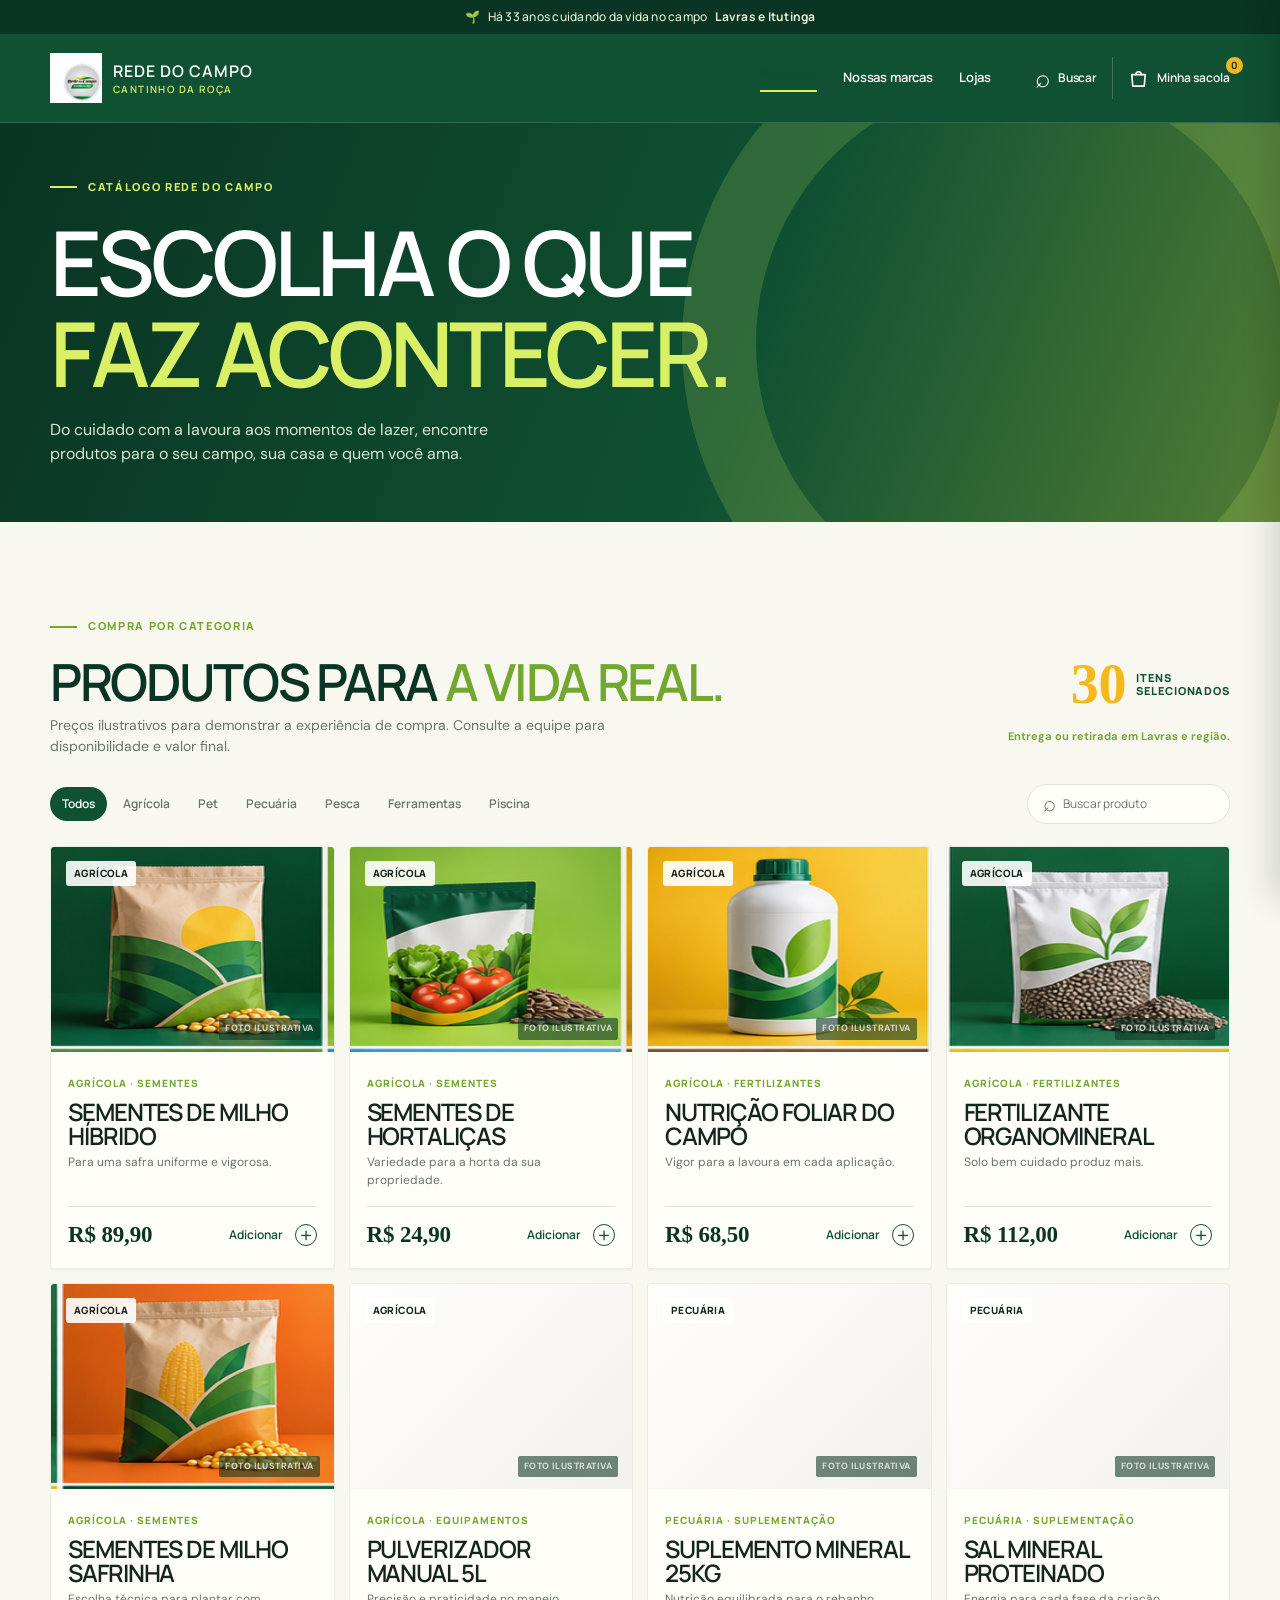
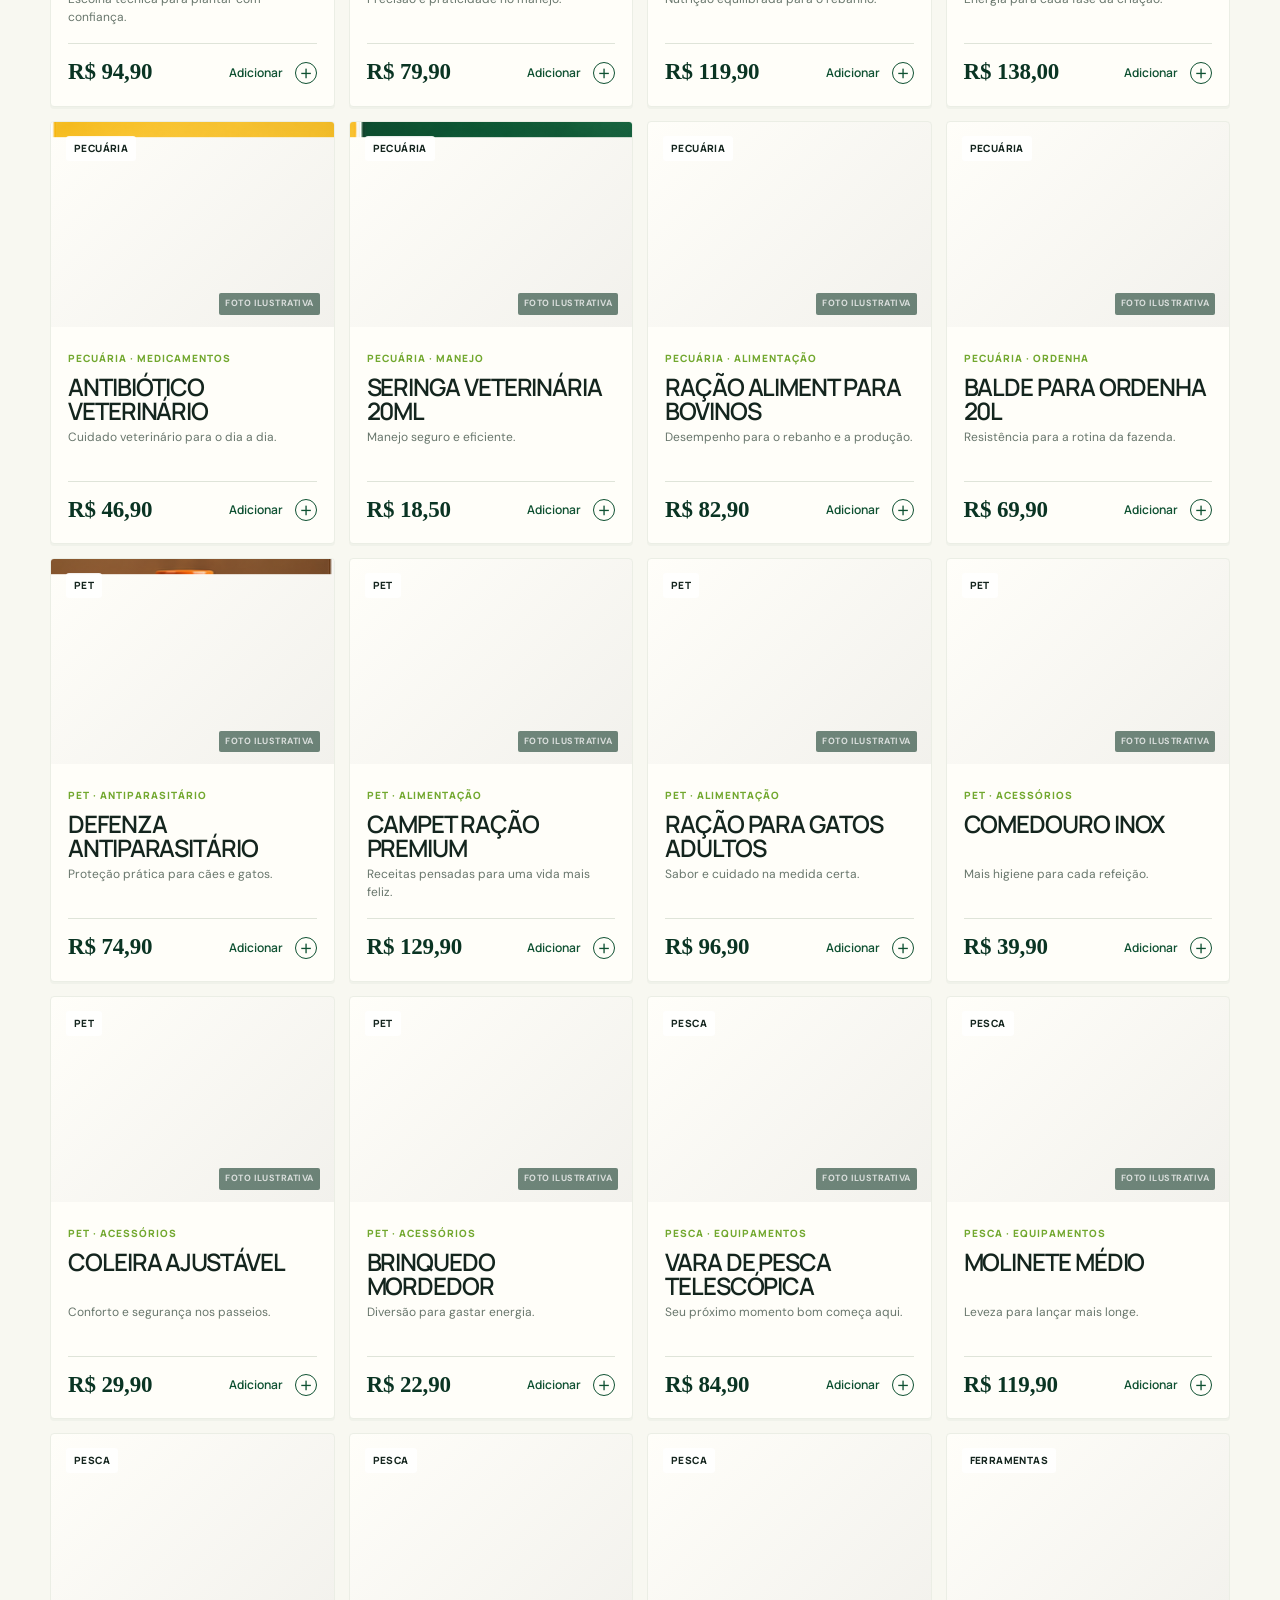
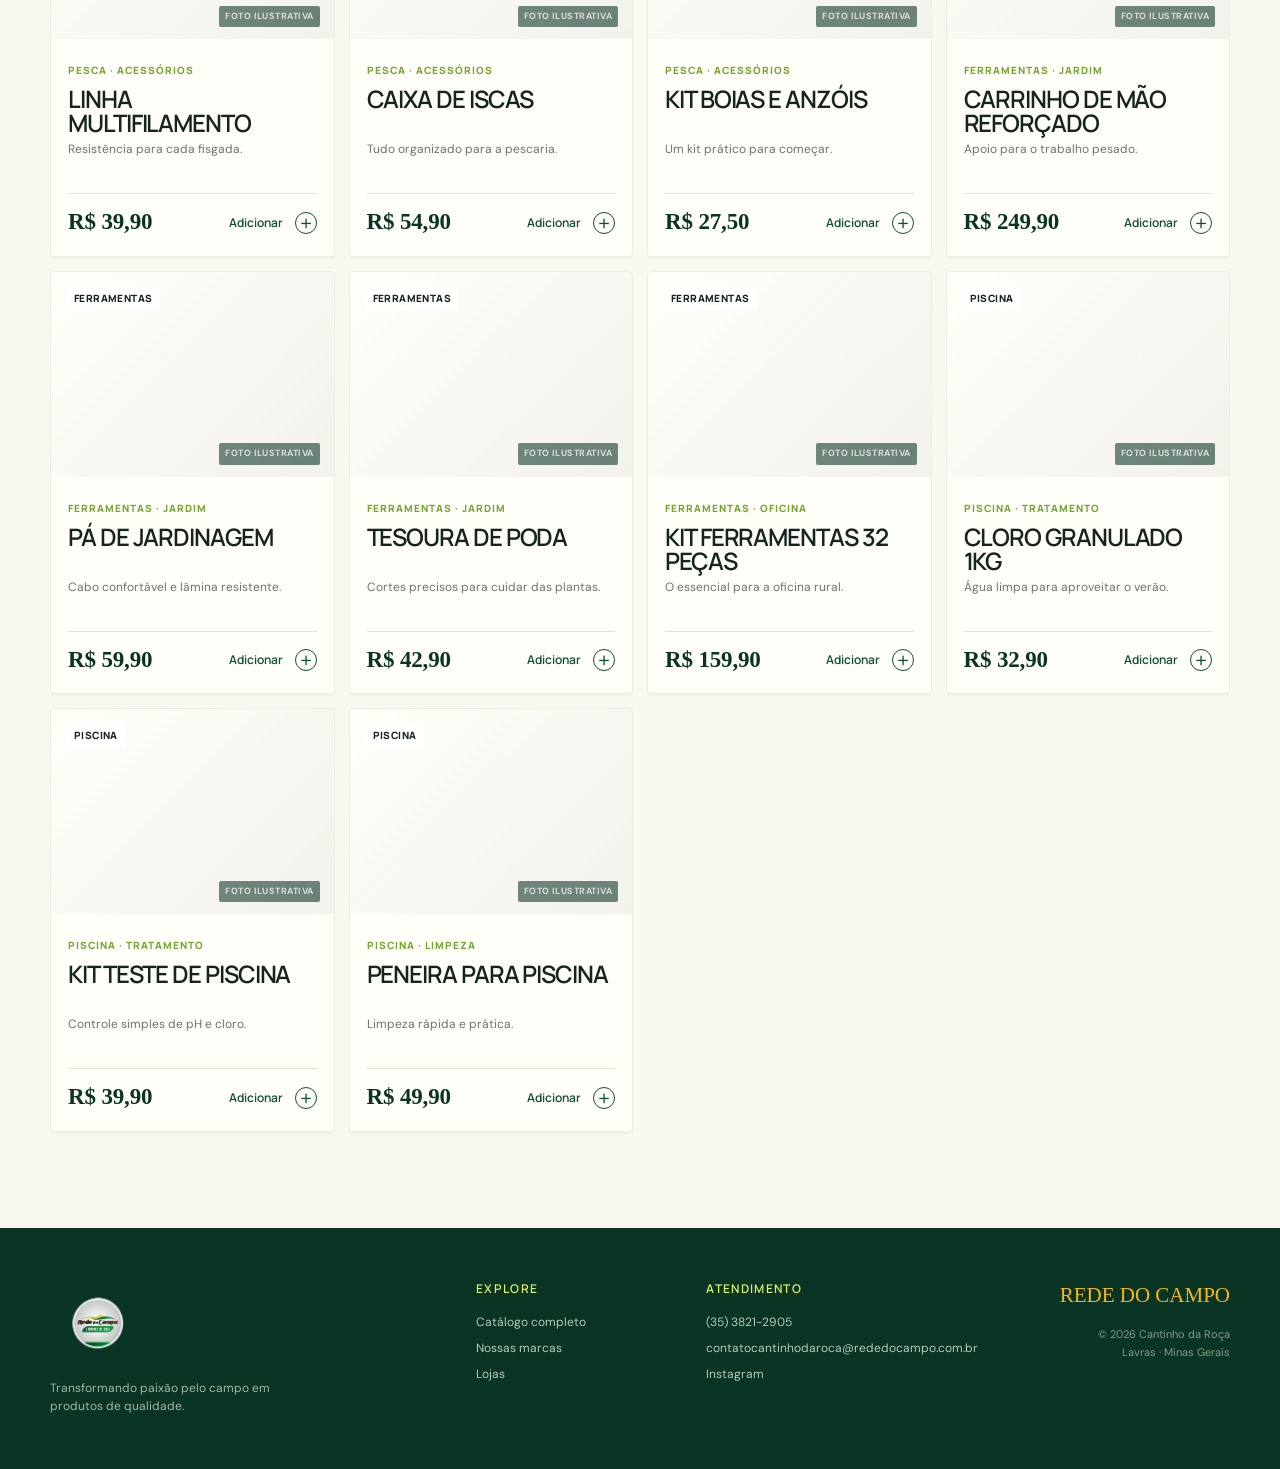
==== produtos.html @ a020eb0e "Publish complete site" ====
<!doctype html>
<html lang="pt-BR">
  <head>
    <meta charset="UTF-8" />
    <meta name="viewport" content="width=device-width, initial-scale=1.0" />
    <meta name="description" content="Catálogo de produtos Rede do Campo Cantinho da Roça." />
    <title>Produtos | Rede do Campo</title>
    <link rel="preconnect" href="https://fonts.googleapis.com" />
    <link rel="preconnect" href="https://fonts.gstatic.com" crossorigin />
    <link href="https://fonts.googleapis.com/css2?family=DM+Sans:wght@400;500;600;700&family=Manrope:wght@400;500;600;700;800&display=swap" rel="stylesheet" />
    <link rel="stylesheet" href="./styles.css?v=hero-frame" />
  </head>
  <body class="products-page">
    <div class="announcement"><span>🌱</span> Há 33 anos cuidando da vida no campo <b>Lavras e Itutinga</b><button class="announcement-close" aria-label="Fechar aviso">×</button></div>
    <header class="site-header"><div class="container header-inner"><button class="menu-toggle" aria-label="Abrir menu" aria-expanded="false"><span></span><span></span><span></span></button><a class="brand" href="./index.html#inicio" aria-label="Rede do Campo - Cantinho da Roça"><img src="./assets/logo-cantinho.png" alt="Rede do Campo Cantinho da Roça" /><span><strong>REDE DO CAMPO</strong><small>CANTINHO DA ROÇA</small></span></a><nav class="main-nav" aria-label="Navegação principal"><a class="active" href="./produtos.html">Produtos</a><a href="./index.html#marcas">Nossas marcas</a><a href="./index.html#lojas">Lojas</a></nav><div class="header-actions"><a class="icon-action" href="#catalogo" aria-label="Buscar produtos"><span class="icon">⌕</span><span>Buscar</span></a><button class="quote-action" id="open-quote" aria-label="Abrir sacola"><span class="quote-icon" aria-hidden="true"><svg viewBox="0 0 24 24"><path d="M5 8h14l-1 12H6L5 8Z"/><path d="M9 8a3 3 0 0 1 6 0"/></svg></span><span>Minha sacola</span><b id="quote-count">0</b></button></div></div><div class="mobile-nav" id="mobile-nav"><a href="./produtos.html">Produtos</a><a href="./index.html#marcas">Nossas marcas</a><a href="./index.html#lojas">Lojas</a></div></header>

    <main id="catalogo">
      <section class="catalog-hero"><div class="container catalog-hero-inner"><div class="eyebrow"><span class="eyebrow-line"></span> Catálogo Rede do Campo</div><h1>Escolha o que<br /><em>faz acontecer.</em></h1><p>Do cuidado com a lavoura aos momentos de lazer, encontre produtos para o seu campo, sua casa e quem você ama.</p></div></section>
      <section id="produtos" class="section-pad product-page-section"><div class="container"><div class="section-heading compact"><div><div class="eyebrow"><span class="eyebrow-line"></span> Compra por categoria</div><h2>Produtos para <em>a vida real.</em></h2></div><div class="catalog-count"><strong>30</strong><span>itens<br />selecionados</span></div></div><div class="catalog-intro"><p>Preços ilustrativos para demonstrar a experiência de compra. Consulte a equipe para disponibilidade e valor final.</p><span class="catalog-note">Entrega ou retirada em Lavras e região.</span></div><div class="product-toolbar"><div class="product-tabs" role="tablist"><button class="active" data-filter="all">Todos</button><button data-filter="agricola">Agrícola</button><button data-filter="pet">Pet</button><button data-filter="pecuaria">Pecuária</button><button data-filter="pesca">Pesca</button><button data-filter="ferramentas">Ferramentas</button><button data-filter="piscina">Piscina</button></div><label class="product-search"><span>⌕</span><input id="product-search" type="search" placeholder="Buscar produto" /></label></div><div class="product-grid" id="product-grid"></div><p class="empty-state" id="empty-state" hidden>Nenhum item encontrado. Tente outra busca ou categoria.</p></div></section>
    </main>

    <footer class="site-footer"><div class="container footer-grid"><div class="footer-brand"><img src="./assets/logo-cantinho-transparente.png" alt="Rede do Campo Cantinho da Roça" /><p>Transformando paixão pelo campo em produtos de qualidade.</p></div><div><h4>Explore</h4><a href="./produtos.html">Catálogo completo</a><a href="./index.html#marcas">Nossas marcas</a><a href="./index.html#lojas">Lojas</a></div><div><h4>Atendimento</h4><a href="tel:+553538212905">(35) 3821-2905</a><a href="mailto:contatocantinhodaroca@rededocampo.com.br">contatocantinhodaroca@rededocampo.com.br</a><a href="https://www.instagram.com/cantinhodaroca_rededocampo/" target="_blank" rel="noreferrer">Instagram</a></div><div class="footer-last"><span>Rede do Campo</span><small>© 2026 Cantinho da Roça<br />Lavras · Minas Gerais</small></div></div></footer>

    <div class="quote-drawer" id="quote-drawer" aria-hidden="true"><div class="drawer-backdrop" id="drawer-backdrop"></div><aside class="drawer-panel"><div class="drawer-header"><div><span class="eyebrow">Sua seleção</span><h2>Minha sacola</h2></div><button id="close-quote" aria-label="Fechar sacola">×</button></div><div class="drawer-body" id="drawer-body"></div><div class="drawer-footer"><div class="drawer-total"><span>Total estimado</span><strong id="drawer-total">R$ 0,00</strong></div><p>Os valores finais serão confirmados pela equipe da loja.</p><button class="button button-primary" id="open-checkout" hidden>Ir para checkout</button></div></aside></div>
    <div class="checkout-modal" id="checkout-modal" aria-hidden="true"><div class="checkout-backdrop" id="checkout-backdrop"></div><section class="checkout-panel" role="dialog" aria-modal="true" aria-labelledby="checkout-title"><div class="checkout-header"><div><span class="eyebrow">Finalizar pedido</span><h2 id="checkout-title">Seu pedido, <em>do seu jeito.</em></h2></div><button id="close-checkout" aria-label="Fechar checkout">×</button></div><form id="checkout-form" class="checkout-form"><div class="checkout-layout"><div class="checkout-fields"><div class="form-section"><div class="form-section-title"><span>Dados</span><h3>Seus dados</h3></div><div class="field-grid"><label>Nome completo<input name="name" autocomplete="name" required placeholder="Como podemos te chamar?" /></label><label>WhatsApp<input name="phone" autocomplete="tel" required placeholder="(35) 99999-9999" /></label><label class="field-wide">E-mail<input name="email" type="email" autocomplete="email" required placeholder="voce@email.com" /></label></div></div><div class="form-section"><div class="form-section-title"><span>Entrega</span><h3>Como receber?</h3></div><div class="choice-grid"><label class="choice-card"><input type="radio" name="fulfillment" value="Entrega" checked /><span class="choice-icon">⌂</span><span><strong>Entrega</strong><small>Receba em Lavras e região</small></span></label><label class="choice-card"><input type="radio" name="fulfillment" value="Retirada na loja" /><span class="choice-icon">⌖</span><span><strong>Retirada na loja</strong><small>Escolha a unidade mais próxima</small></span></label></div><div class="field-grid delivery-fields"><label class="field-wide">Endereço<input name="address" autocomplete="street-address" placeholder="Rua, número e complemento" /></label><label>Cidade<input name="city" value="Lavras" /></label><label>CEP<input name="zip" inputmode="numeric" placeholder="37200-000" /></label><label class="field-wide">Observações<input name="notes" placeholder="Ponto de referência (opcional)" /></label></div></div><div class="form-section"><div class="form-section-title"><span>Pagamento</span><h3>Escolha como pagar</h3></div><div class="choice-grid payment-choices"><label class="choice-card"><input type="radio" name="payment" value="PIX" checked /><span class="choice-icon">⌁</span><span><strong>PIX</strong><small>Pagamento instantâneo</small></span></label><label class="choice-card"><input type="radio" name="payment" value="Cartão de crédito" /><span class="choice-icon">▤</span><span><strong>Crédito</strong><small>Até 12x no cartão</small></span></label><label class="choice-card"><input type="radio" name="payment" value="Cartão de débito" /><span class="choice-icon">▣</span><span><strong>Débito</strong><small>Pagamento na maquininha</small></span></label></div><div class="card-fields" id="card-fields"><div class="field-grid"><label class="field-wide">Número do cartão<input name="cardNumber" inputmode="numeric" autocomplete="cc-number" placeholder="0000 0000 0000 0000" /></label><label>Nome no cartão<input name="cardName" autocomplete="cc-name" placeholder="Nome impresso" /></label><label>Validade<input name="cardExpiry" autocomplete="cc-exp" placeholder="MM/AA" /></label><label>CVV<input name="cardCvv" inputmode="numeric" autocomplete="cc-csc" placeholder="000" /></label></div></div><div class="pix-note" id="pix-note"><span>PIX</span><p>O código para pagamento será enviado depois da confirmação do pedido.</p></div></div></div><aside class="order-summary"><div class="summary-top"><span>Resumo do pedido</span><span id="checkout-items-count">0 itens</span></div><div id="checkout-items"></div><div class="summary-line"><span>Subtotal</span><strong id="checkout-subtotal">R$ 0,00</strong></div><div class="summary-line delivery-line"><span>Entrega</span><strong id="checkout-delivery">A combinar</strong></div><div class="summary-total"><span>Total estimado</span><strong id="checkout-total">R$ 0,00</strong></div><button class="button button-primary checkout-submit" type="submit">Confirmar pedido</button><small>Você receberá a confirmação da equipe antes de qualquer cobrança.</small></aside></div></form><div class="checkout-success" id="checkout-success" hidden><span>✓</span><h3>Pedido recebido!</h3><p>Obrigado. A equipe do Cantinho da Roça vai confirmar disponibilidade, entrega e pagamento pelo WhatsApp.</p><button class="button button-primary" id="success-close">Voltar para a loja</button></div></section></div>
    <div class="toast" id="toast" role="status">Adicionado à sua cotação.</div>
    <script src="./app.js"></script>
  </body>
</html>
---- styles.css ----
:root{--forest:#0f5132;--forest-deep:#0a3423;--leaf:#72a82f;--lime:#d9ef65;--yellow:#f4b81b;--cream:#f8f8f1;--paper:#fffef9;--ink:#14251e;--muted:#68766c;--line:#dfe4d9;--orange:#f47b31;--blue:#6eaec7;--shadow:0 18px 45px rgba(19,56,32,.1)}
*{box-sizing:border-box}html{scroll-behavior:smooth}body{margin:0;background:var(--cream);color:var(--ink);font-family:"DM Sans",sans-serif;font-size:16px;line-height:1.5}a{color:inherit;text-decoration:none}button,input{font:inherit}button{cursor:pointer}.container{width:min(1180px,calc(100% - 48px));margin:0 auto}.section-pad{padding:96px 0}.announcement{height:34px;background:var(--forest-deep);color:#e8f2cf;display:flex;align-items:center;justify-content:center;gap:8px;font-size:12px;font-weight:600;letter-spacing:.02em;position:relative}.announcement a{color:var(--lime);text-decoration:underline;text-underline-offset:3px}.announcement-separator{opacity:.45}.announcement-close{display:none}.site-header{background:var(--paper);border-bottom:1px solid #edf0e8;position:sticky;top:0;z-index:20}.header-main{height:88px;display:flex;align-items:center;gap:28px}.brand{display:flex;align-items:center;gap:11px;min-width:242px}.brand img{width:52px;height:52px;object-fit:contain}.brand span{display:flex;flex-direction:column;line-height:1}.brand strong{font-family:"Barlow Condensed",sans-serif;letter-spacing:.06em;font-size:16px;color:var(--forest-deep)}.brand small{font-family:"Barlow Condensed",sans-serif;letter-spacing:.14em;font-weight:800;font-size:10px;color:var(--leaf);margin-top:5px}.main-nav{display:flex;align-items:center;gap:26px;margin-left:auto}.main-nav a{font-size:13px;font-weight:700;color:#48594d;transition:color .2s}.main-nav a:hover{color:var(--forest)}.header-actions{display:flex;align-items:center;gap:15px;margin-left:16px}.icon-action,.quote-action{border:0;background:none;color:var(--forest-deep);display:flex;align-items:center;gap:7px;font-size:12px;font-weight:700;white-space:nowrap}.icon{font-size:26px;font-family:Arial;font-weight:400;line-height:.5}.quote-action{position:relative;padding:9px 0 9px 13px;border-left:1px solid var(--line)}.quote-icon{font-size:20px;transform:rotate(90deg);display:inline-block}.quote-action b{background:var(--yellow);color:var(--forest-deep);font-size:10px;border-radius:50%;width:17px;height:17px;display:grid;place-items:center;position:absolute;right:-13px;top:0}.menu-toggle,.mobile-nav{display:none}.eyebrow{display:flex;align-items:center;gap:11px;color:var(--leaf);font-size:11px;font-weight:800;letter-spacing:.15em;text-transform:uppercase}.eyebrow-line{width:27px;height:2px;background:currentColor;display:inline-block}.hero{padding-top:76px;padding-bottom:84px;overflow:hidden}.hero-grid{display:grid;grid-template-columns:48% 52%;align-items:center;gap:24px}.hero-copy{padding:14px 0 15px}.hero h1,.section-heading h2,.about-copy h2,.locations-header h2,.social-copy h2{font-family:"Barlow Condensed",sans-serif;text-transform:uppercase;line-height:.95;letter-spacing:-.015em;margin:24px 0 22px;color:var(--forest-deep);font-size:clamp(56px,6vw,88px);font-weight:900}.hero h1 em,.section-heading h2 em,.about-copy h2 em,.locations-header h2 em,.social-copy h2 em{color:var(--leaf);font-style:normal}.hero-lede{max-width:480px;color:var(--muted);font-size:17px;line-height:1.65;margin:0 0 30px}.hero-buttons{display:flex;gap:12px;flex-wrap:wrap}.button{border:0;border-radius:100px;padding:13px 20px;display:inline-flex;align-items:center;justify-content:center;gap:16px;font-size:13px;font-weight:800;transition:transform .2s,box-shadow .2s}.button:hover{transform:translateY(-2px)}.button-primary{background:var(--forest);color:white;box-shadow:0 10px 25px rgba(15,81,50,.17)}.button-primary:hover{box-shadow:0 13px 27px rgba(15,81,50,.28)}.button-ghost{border:1px solid #becbb9;color:var(--forest);background:transparent}.button-light{background:var(--lime);color:var(--forest-deep)}.hero-buttons .button span,.button span{font-size:16px;font-weight:400}.hero-proof{display:flex;align-items:center;gap:13px;margin-top:48px}.proof-avatars{display:flex}.proof-avatars span{width:28px;height:28px;display:grid;place-items:center;border-radius:50%;border:2px solid var(--cream);margin-left:-5px;color:var(--forest-deep);font-size:12px}.proof-avatars span:first-child{margin-left:0;background:var(--lime)}.proof-avatars span:nth-child(2){background:var(--yellow)}.proof-avatars span:last-child{background:#8ab584}.hero-proof p{font-size:12px;line-height:1.35;margin:0;color:var(--forest)}.hero-proof p span{color:var(--muted)}.hero-art{position:relative;height:505px;display:flex;align-items:center;justify-content:center}.sun-disc{position:absolute;width:400px;height:400px;background:var(--lime);border-radius:50%;right:2%;top:7%;opacity:.85}.hero-art:before{content:"";position:absolute;inset:16px -100px -15px 60px;background:var(--yellow);clip-path:polygon(17% 5%,82% 0,100% 27%,93% 88%,47% 100%,0 78%);opacity:.82}.hero-image-frame{position:relative;width:420px;height:360px;overflow:hidden;z-index:2;border:12px solid var(--paper);box-shadow:var(--shadow);transform:rotate(4deg);background:#92bd35}.hero-image-frame img{width:100%;height:100%;object-fit:cover}.hero-sticker{position:absolute;z-index:4;display:flex;flex-direction:column;text-transform:uppercase;line-height:.95;font-family:"Barlow Condensed",sans-serif;font-weight:800}.sticker-top{right:0;top:57px;background:var(--forest);color:var(--lime);padding:19px 20px 17px;transform:rotate(-5deg);font-size:16px;box-shadow:6px 8px 0 rgba(10,52,35,.14)}.sticker-top span{font-size:23px;color:var(--yellow);line-height:1}.sticker-top strong{font-size:30px;color:#fff;margin-top:4px}.sticker-bottom{bottom:43px;left:10px;background:var(--paper);color:var(--forest-deep);padding:14px 18px 15px;transform:rotate(-4deg);font-size:17px;box-shadow:var(--shadow)}.sticker-bottom strong{font-size:30px;color:var(--leaf)}.sticker-bottom span{font-family:"DM Sans";text-transform:none;font-size:11px;line-height:1.2;margin-top:3px}.hero-grain{position:absolute;width:40px;height:150px;border-left:3px solid var(--forest);border-radius:50%;transform:rotate(26deg);z-index:1}.grain-one{bottom:29px;right:39px}.grain-two{top:55px;left:51px;transform:rotate(-44deg);height:96px;border-color:var(--yellow)}.trust-strip{background:var(--forest);color:#fff}.trust-grid{display:grid;grid-template-columns:repeat(4,1fr);min-height:108px;align-items:center}.trust-grid>div{padding:15px 30px;border-left:1px solid rgba(255,255,255,.15);display:flex;flex-direction:column;gap:2px}.trust-grid>div:first-child{border-left:0;padding-left:0}.trust-grid strong{font-family:"Barlow Condensed",sans-serif;text-transform:uppercase;font-size:25px;letter-spacing:.04em;color:var(--lime)}.trust-grid span{font-size:12px;color:#d7ead1}.trust-note{font-size:12px;line-height:1.35!important;color:var(--lime);display:block!important}.trust-note span{display:inline-grid;width:21px;height:21px;border-radius:50%;background:var(--lime);color:var(--forest);place-items:center;margin-right:6px;vertical-align:middle}.categories-section{background:var(--paper)}.section-heading{display:flex;align-items:end;justify-content:space-between;gap:28px;margin-bottom:45px}.section-heading h2{font-size:clamp(48px,5vw,68px);margin:20px 0 0}.section-heading>p{max-width:390px;color:var(--muted);margin:0 0 10px;font-size:15px}.category-grid{display:grid;grid-template-columns:repeat(3,1fr);gap:15px}.category-card{position:relative;overflow:hidden;border-radius:4px;min-height:276px;padding:25px;color:var(--forest-deep);transition:transform .25s,box-shadow .25s}.category-card:hover{transform:translateY(-5px);box-shadow:var(--shadow)}.category-icon{font-size:35px;display:block;filter:saturate(.9)}.category-kicker{display:block;font-size:10px;font-weight:800;text-transform:uppercase;letter-spacing:.1em;margin-top:18px;opacity:.7}.category-card h3{font-family:"Barlow Condensed";font-size:35px;text-transform:uppercase;line-height:.9;margin:6px 0 10px}.category-card p{font-size:13px;line-height:1.45;max-width:235px;margin:0;color:inherit;opacity:.72}.card-link{position:absolute;bottom:22px;font-size:12px;font-weight:800}.card-link b{font-size:17px;margin-left:8px;font-weight:400}.category-mark{position:absolute;right:20px;bottom:18px;font-family:"Barlow Condensed";font-size:46px;font-weight:900;line-height:1;opacity:.12}.category-featured{background:var(--lime)}.category-dark{background:var(--forest);color:#fff}.category-dark .card-link{color:var(--lime)}.category-yellow{background:var(--yellow)}.category-blue{background:#bddfe3}.category-coral{background:#f5a382}.category-pool{background:#bed6f0}.featured-section{background:var(--cream)}.section-heading.compact{margin-bottom:28px}.section-heading.compact h2{font-size:clamp(46px,4vw,61px)}.text-link{font-size:13px;font-weight:800;color:var(--forest);display:inline-flex;gap:10px;align-items:center;border-bottom:1px solid rgba(15,81,50,.35);padding-bottom:4px}.text-link span{font-size:16px;font-weight:400}.product-toolbar{display:flex;justify-content:space-between;align-items:center;gap:18px;margin-bottom:22px}.product-tabs{display:flex;gap:4px;flex-wrap:wrap}.product-tabs button{border:0;background:transparent;padding:8px 12px;border-radius:99px;color:var(--muted);font-size:12px;font-weight:700}.product-tabs button.active,.product-tabs button:hover{background:var(--forest);color:#fff}.product-search{background:var(--paper);border:1px solid var(--line);border-radius:99px;display:flex;align-items:center;gap:7px;padding:0 15px;max-width:220px}.product-search span{font-size:22px;color:var(--muted)}.product-search input{background:transparent;border:0;outline:0;padding:10px 0;width:100%;font-size:12px;color:var(--ink)}.product-grid{display:grid;grid-template-columns:repeat(3,1fr);gap:19px}.product-card{background:var(--paper);border-radius:4px;overflow:hidden;box-shadow:0 2px 0 rgba(15,81,50,.03);transition:transform .2s,box-shadow .2s}.product-card:hover{transform:translateY(-4px);box-shadow:var(--shadow)}.product-image{height:205px;position:relative;overflow:hidden;display:flex;align-items:center;justify-content:center}.product-image-green{background:linear-gradient(135deg,#a8d132,#5c8c2e)}.product-image-green img{height:180px;width:270px;object-fit:cover;mix-blend-mode:multiply;opacity:.88;transform:rotate(-4deg)}.product-image-lime{background:#cfe958}.product-image-orange{background:var(--orange)}.product-image-brown{background:#d5a37d}.product-image-corn{background:#e7cf5d}.product-image-water{background:#7db8c7}.product-badge{position:absolute;z-index:2;left:15px;top:14px;background:rgba(255,255,255,.86);font-size:10px;font-weight:800;padding:5px 8px;border-radius:3px;text-transform:uppercase;letter-spacing:.04em}.image-caption{position:absolute;bottom:12px;right:14px;color:rgba(10,52,35,.65);font-family:"Barlow Condensed";font-size:18px;font-weight:700;text-transform:uppercase}.product-info{padding:17px 17px 16px}.product-category{font-size:10px;text-transform:uppercase;letter-spacing:.1em;color:var(--leaf);font-weight:800}.product-info h3{font-family:"Barlow Condensed";text-transform:uppercase;font-size:29px;line-height:1;margin:7px 0 5px}.product-info p{font-size:12px;color:var(--muted);margin:0 0 16px}.add-quote{display:flex;justify-content:space-between;align-items:center;border:0;background:none;border-top:1px solid var(--line);width:100%;padding:12px 0 0;color:var(--forest);font-size:12px;font-weight:800;text-align:left}.add-quote span{font-size:21px;font-weight:400}.empty-state{color:var(--muted);background:var(--paper);padding:22px;text-align:center}.bottle-art{height:150px;width:105px;background:linear-gradient(90deg,#eff8de,#bfe363);border-radius:18px 18px 22px 22px;position:relative;display:flex;align-items:center;justify-content:center;flex-direction:column;color:var(--forest);font-family:"Barlow Condensed";font-size:23px;text-align:center;box-shadow:10px 6px 0 rgba(91,128,30,.2);transform:rotate(7deg)}.bottle-art:before{content:"";position:absolute;top:-15px;width:40px;height:20px;background:#658f2e;border-radius:4px}.bottle-art i{position:absolute;width:8px;height:8px;background:var(--forest);border-radius:50%;opacity:.65}.bottle-art i:first-child{left:17px;top:43px}.bottle-art i:nth-child(2){right:17px;top:78px}.bottle-art i:last-child{left:27px;bottom:29px}.bottle-art strong{line-height:.8}.pet-pack{width:145px;height:155px;border-radius:8px 8px 4px 4px;background:#ecf4ce;transform:rotate(-5deg);display:flex;flex-direction:column;align-items:center;justify-content:center;color:var(--forest);box-shadow:12px 6px 0 rgba(134,59,17,.18);font-family:"Barlow Condensed"}.pet-pack span{font-size:29px;font-weight:900}.pet-pack strong{font-size:34px;line-height:.8;text-transform:uppercase}.pet-pack small{font-family:"DM Sans";font-size:9px;margin-top:13px;text-transform:uppercase}.feed-sack{width:140px;height:155px;border-radius:50% 50% 9px 9px;background:#f4e2bd;transform:rotate(6deg);display:flex;flex-direction:column;align-items:center;justify-content:center;color:#8b4423;font-family:"Barlow Condensed";box-shadow:10px 7px 0 rgba(103,52,22,.18)}.feed-sack span{font-size:22px;font-weight:900}.feed-sack strong{font-size:31px;line-height:.85}.feed-sack small{font-family:"DM Sans";text-align:center;font-size:9px;width:90px;margin-top:12px}.corn-stalk{position:absolute;left:24px;bottom:17px;height:175px;width:95px;border-left:4px solid #59812a;transform:rotate(-13deg)}.corn-stalk:before,.corn-stalk:after{content:"";position:absolute;width:65px;height:17px;background:#74a82f;border-radius:100% 0 100% 0;transform:rotate(28deg);left:-41px;top:76px}.corn-stalk:after{top:111px;left:-26px;transform:rotate(-31deg)}.corn-stalk span{position:absolute;color:#bf8a13;font-size:30px}.corn-stalk span:first-child{top:30px;left:-10px}.corn-stalk span:nth-child(2){top:67px;left:24px}.corn-stalk span:last-child{top:101px;left:-13px}.seed-pack{position:absolute;right:51px;bottom:25px;width:110px;height:130px;background:#fff8df;transform:rotate(9deg);box-shadow:8px 6px 0 rgba(140,104,17,.2);padding:15px 10px;color:var(--forest);text-align:center;font-family:"Barlow Condensed"}.seed-pack span{font-size:13px;line-height:.85;font-weight:900}.seed-pack strong{display:block;font-size:38px;color:#d79e1b;margin-top:19px}.fishing-art{position:relative;height:165px;width:235px;color:#e8f5d1}.fishing-art span{font-size:155px;line-height:.7;position:absolute;left:15px;top:41px;transform:rotate(-19deg);font-family:Georgia}.fishing-art b{position:absolute;text-transform:uppercase;font-family:"Barlow Condensed";font-size:33px;left:93px;top:80px}.fishing-art i{position:absolute;width:72px;height:72px;border:2px solid rgba(255,255,255,.7);border-radius:50%;right:17px;top:20px}.brands-section{background:var(--forest-deep);color:white;padding:88px 0;overflow:hidden}.brands-wrap{display:grid;grid-template-columns:38% 62%;align-items:center;gap:60px}.brands-copy h2{font-family:"Barlow Condensed";text-transform:uppercase;line-height:.93;font-size:clamp(55px,6vw,80px);margin:21px 0;color:white}.brands-copy h2 em{color:var(--lime);font-style:normal}.brands-copy p{color:#b8d1ba;max-width:360px;font-size:15px;line-height:1.6;margin:0 0 28px}.brand-tiles{display:grid;grid-template-columns:1fr 1fr;gap:14px;transform:rotate(-3deg)}.brand-tile{min-height:165px;padding:26px;display:flex;flex-direction:column;justify-content:end;position:relative;overflow:hidden}.brand-tile:before{content:"";position:absolute;border-radius:50%;width:170px;height:170px;top:-55px;right:-30px;background:rgba(255,255,255,.16)}.brand-tile span,.brand-tile strong,.brand-tile small{position:relative}.brand-tile span{font-family:"Barlow Condensed";font-size:32px;font-weight:900;line-height:.8;text-transform:uppercase}.brand-tile strong{font-family:"Barlow Condensed";font-size:29px;line-height:.8}.brand-tile small{font-size:11px;margin-top:12px;opacity:.75}.brand-tile-docampo{background:var(--lime);color:var(--forest-deep)}.brand-tile-docampo span{font-size:42px}.brand-tile-docampo strong{font-size:22px;letter-spacing:.2em}.brand-tile-campet{background:var(--orange)}.brand-tile-campet span{font-family:"DM Sans";font-size:29px;text-transform:none}.brand-tile-campolac{background:#b2d276;color:var(--forest-deep)}.brand-tile-campolac span{font-family:"DM Sans";font-size:26px;text-transform:none}.brand-tile-aliment{background:#a46a43}.brand-tile-aliment span{font-size:28px}.about-section{background:var(--paper)}.about-grid{display:grid;grid-template-columns:1fr 1fr;gap:105px;align-items:center}.about-collage{height:425px;position:relative}.collage-card{position:absolute;overflow:hidden}.collage-main{inset:0 84px 0 0;background:linear-gradient(142deg,#b8d85b,#568e37 48%,#e9b32b);color:var(--forest-deep);padding:25px}.collage-main:after{content:"";position:absolute;bottom:-54px;right:-35px;width:320px;height:190px;background:rgba(9,60,33,.55);border-radius:50% 50% 0 0;transform:rotate(-17deg)}.collage-year{font-family:"Barlow Condensed";font-size:17px;line-height:.8;font-weight:800;text-transform:uppercase;position:relative;z-index:1}.collage-year strong{font-size:42px}.collage-sun{position:absolute;right:50px;top:46px;width:125px;height:125px;background:var(--yellow);border-radius:50%;opacity:.9}.collage-copy{position:absolute;bottom:25px;left:25px;z-index:2;font-family:"Barlow Condensed";font-size:28px;line-height:.9;text-transform:uppercase;color:#fff}.collage-copy strong{color:var(--lime);font-size:47px}.collage-small{width:220px;height:180px;right:0;bottom:31px;border:10px solid var(--paper);box-shadow:var(--shadow);transform:rotate(7deg)}.collage-small img{width:100%;height:100%;object-fit:cover;object-position:42% 22%}.collage-stamp{position:absolute;top:-28px;right:-10px;z-index:3;width:76px;height:76px;border-radius:50%;background:var(--yellow);color:var(--forest-deep);display:grid;place-items:center;text-align:center;font-family:"Barlow Condensed";font-size:11px;line-height:.75;text-transform:uppercase;transform:rotate(13deg);box-shadow:4px 5px 0 rgba(15,81,50,.15)}.collage-stamp strong{font-size:26px}.about-copy h2{font-size:clamp(49px,4.3vw,68px);margin:20px 0}.about-copy p{max-width:470px;color:var(--muted);font-size:15px;line-height:1.7}.about-copy .text-link{margin-top:13px}.locations-section{background:var(--cream)}.locations-header{display:flex;justify-content:space-between;align-items:end;margin-bottom:42px}.locations-header h2{font-size:clamp(49px,4.8vw,70px);margin:20px 0 0}.locations-header>p{max-width:320px;color:var(--muted);font-size:14px;margin:0 0 7px}.locations-grid{display:grid;grid-template-columns:1.16fr .9fr .84fr;gap:16px}.location-card{min-height:250px;padding:24px;background:var(--paper);display:flex;flex-direction:column}.location-main{background:var(--forest);color:#fff}.location-secondary{background:var(--yellow);color:var(--forest-deep)}.location-top{display:flex;justify-content:space-between;align-items:start}.location-tag{font-size:10px;text-transform:uppercase;letter-spacing:.11em;font-weight:800;opacity:.74}.location-number{font-family:"Barlow Condensed";font-size:18px;opacity:.45}.location-card h3{font-family:"Barlow Condensed";text-transform:uppercase;font-size:33px;line-height:.9;margin:32px 0 12px}.location-card p{font-size:13px;line-height:1.45;opacity:.7;margin:0}.location-footer{display:flex;justify-content:space-between;align-items:center;margin-top:auto;padding-top:19px;border-top:1px solid rgba(255,255,255,.2);font-size:12px;font-weight:800}.location-secondary .location-footer{border-color:rgba(15,81,50,.2)}.location-link{display:flex;gap:8px}.location-link span{font-size:16px;font-weight:400}.quote-cta{min-height:250px;padding:24px;background:var(--lime);position:relative;overflow:hidden}.quote-cta:after{content:"";position:absolute;right:-75px;bottom:-80px;width:210px;height:210px;border-radius:50%;border:35px solid rgba(15,81,50,.13)}.quote-spark{font-size:27px;color:var(--forest)}.quote-cta h3{font-family:"Barlow Condensed";font-size:31px;line-height:.92;text-transform:uppercase;margin:20px 0 9px}.quote-cta p{font-size:12px;max-width:150px;line-height:1.4;margin:0 0 20px;color:var(--forest)}.quote-cta .button{position:relative;z-index:2;padding:11px 15px;font-size:11px}.social-section{background:var(--paper);padding:88px 0}.social-wrap{display:grid;grid-template-columns:36% 64%;gap:50px;align-items:center}.social-copy h2{font-size:clamp(50px,5vw,70px);margin-bottom:21px}.social-copy p{max-width:300px;color:var(--muted);font-size:14px;line-height:1.6}.social-copy .text-link{margin-top:12px}.social-mosaic{display:grid;grid-template-columns:repeat(4,1fr);gap:9px}.social-tile{height:230px;position:relative;overflow:hidden;padding:17px;color:#fff;display:flex;align-items:end;font-family:"Barlow Condensed";font-size:22px;line-height:.9;text-transform:uppercase;background-size:cover}.social-tile:after{content:"";position:absolute;inset:0;background:linear-gradient(transparent 35%,rgba(5,38,25,.74))}.social-tile span{position:relative;z-index:1}.social-tile b{font-size:31px;color:var(--lime)}.tile-one{background:linear-gradient(135deg,#b7c967,#3e5833 56%,#0e3024)}.tile-two{background:linear-gradient(150deg,#efb84a,#f3772e 48%,#fff0b1)}.tile-three{background:linear-gradient(145deg,#89bd39,#2f6930 55%,#113b2d)}.tile-four{background:linear-gradient(135deg,#b9dbcc,#579e69 50%,#0d4b34)}.site-footer{background:var(--forest-deep);color:#dbe7d7;padding:52px 0 42px}.footer-grid{display:grid;grid-template-columns:2fr 1fr 1.5fr 1fr;gap:35px}.footer-brand img{width:75px;filter:grayscale(1) brightness(2)}.footer-brand p{font-size:12px;max-width:220px;color:#9fba9f;margin-top:14px}.site-footer h4{font-size:12px;text-transform:uppercase;letter-spacing:.11em;color:var(--lime);margin:0 0 15px}.site-footer>div a{display:block;color:#b6cdb7;font-size:12px;margin:8px 0}.footer-last{text-align:right;display:flex;flex-direction:column;align-items:end;gap:15px}.footer-last span{font-family:"Barlow Condensed";font-size:21px;text-transform:uppercase;color:var(--yellow)}.footer-last small{font-size:11px;line-height:1.55;color:#849d88}.quote-drawer{position:fixed;inset:0;z-index:50;pointer-events:none}.quote-drawer.open{pointer-events:auto}.drawer-backdrop{position:absolute;inset:0;background:rgba(6,30,19,.46);opacity:0;transition:opacity .3s}.drawer-panel{position:absolute;right:0;top:0;height:100%;width:min(420px,100%);background:var(--paper);transform:translateX(100%);transition:transform .35s ease;box-shadow:-10px 0 30px rgba(0,0,0,.14);display:flex;flex-direction:column}.quote-drawer.open .drawer-backdrop{opacity:1}.quote-drawer.open .drawer-panel{transform:translateX(0)}.drawer-header{padding:26px 25px 21px;border-bottom:1px solid var(--line);display:flex;justify-content:space-between;align-items:start}.drawer-header .eyebrow{font-size:10px}.drawer-header h2{font-family:"Barlow Condensed";font-size:38px;text-transform:uppercase;line-height:.9;margin:9px 0 0}.drawer-header button{font-size:28px;line-height:1;border:0;background:transparent;color:var(--forest)}.drawer-body{padding:21px 25px;flex:1;overflow:auto}.drawer-empty{text-align:center;padding:80px 25px;color:var(--muted)}.drawer-empty>span{display:grid;place-items:center;margin:0 auto 15px;width:49px;height:49px;border-radius:50%;background:var(--lime);color:var(--forest);font-size:25px}.drawer-empty h3{font-family:"Barlow Condensed";font-size:28px;text-transform:uppercase;color:var(--forest-deep);margin:0 0 6px}.drawer-empty p{font-size:13px;line-height:1.5}.drawer-empty a{display:inline-block;color:var(--forest);font-weight:800;border-bottom:1px solid var(--forest);font-size:13px;margin-top:10px}.quote-item{display:flex;align-items:center;justify-content:space-between;gap:12px;border-bottom:1px solid var(--line);padding:15px 0}.quote-item strong{font-family:"Barlow Condensed";font-size:21px;text-transform:uppercase}.quote-item button{border:0;background:none;color:var(--muted);font-size:20px}.drawer-footer{border-top:1px solid var(--line);padding:18px 25px 25px}.drawer-footer p{font-size:12px;color:var(--muted);margin:0 0 13px}.drawer-footer .button{width:100%;font-size:12px}.toast{position:fixed;left:50%;bottom:25px;transform:translate(-50%,20px);background:var(--forest-deep);color:#fff;padding:12px 19px;border-radius:99px;font-size:12px;opacity:0;pointer-events:none;transition:.25s;z-index:70}.toast.show{opacity:1;transform:translate(-50%,0)}
@media(max-width:1050px){.main-nav{gap:16px}.brand{min-width:220px}.hero-grid{grid-template-columns:1fr 1fr}.hero-art{transform:scale(.84);transform-origin:center right;margin-left:-50px}.category-grid{grid-template-columns:repeat(2,1fr)}.product-grid{grid-template-columns:repeat(2,1fr)}.locations-grid{grid-template-columns:1fr 1fr}.quote-cta{grid-column:1/-1;min-height:170px}.social-wrap{grid-template-columns:1fr}.social-mosaic{max-width:760px}}
@media(max-width:760px){.container{width:min(100% - 34px,560px)}.announcement{justify-content:flex-start;padding:0 17px;font-size:11px;white-space:nowrap;overflow:hidden}.announcement-separator,.announcement a{display:none}.announcement-close{display:block;margin-left:auto;border:0;background:none;color:#fff;font-size:20px;line-height:1}.site-header{position:sticky}.header-main{height:70px;gap:12px;justify-content:space-between}.menu-toggle{display:flex;width:30px;height:34px;flex-direction:column;justify-content:center;gap:5px;background:none;border:0;padding:0}.menu-toggle span{height:2px;background:var(--forest);width:24px}.brand{min-width:0;gap:7px;margin-right:auto}.brand img{width:44px;height:44px}.brand strong{font-size:13px}.brand small{font-size:8px;margin-top:4px}.main-nav,.icon-action{display:none}.header-actions{margin-left:0;gap:0}.quote-action{border-left:0;padding:0;font-size:0}.quote-action .quote-icon{font-size:25px}.quote-action b{right:-5px;top:-8px}.mobile-nav{display:flex;max-height:0;overflow:hidden;flex-direction:column;background:var(--paper);transition:max-height .3s;padding:0 17px}.mobile-nav.open{max-height:290px;padding-bottom:12px}.mobile-nav a{padding:12px 4px;border-top:1px solid var(--line);font-size:13px;font-weight:700}.section-pad{padding:65px 0}.hero{padding-top:52px;padding-bottom:60px}.hero-grid{display:flex;flex-direction:column;gap:10px}.hero-copy{width:100%}.hero h1{font-size:60px;margin:20px 0}.hero-lede{font-size:15px;line-height:1.55}.hero-buttons{gap:8px}.button{padding:12px 16px;font-size:12px}.hero-proof{margin-top:32px}.hero-art{width:calc(100% + 15px);height:365px;transform:none;margin:0 0 -20px;align-self:end}.sun-disc{width:275px;height:275px;top:16%;right:11%}.hero-art:before{inset:30px -60px -15px 42px}.hero-image-frame{width:275px;height:240px;border-width:8px;transform:rotate(4deg)}.sticker-top{top:23px;right:0;padding:12px 12px 12px;font-size:12px}.sticker-top strong{font-size:22px}.sticker-bottom{bottom:20px;left:0;padding:11px 14px}.sticker-bottom strong{font-size:24px}.sticker-bottom span{font-size:10px}.trust-grid{grid-template-columns:1fr 1fr;padding:10px 0}.trust-grid>div{padding:14px 12px;border-left:0;border-top:1px solid rgba(255,255,255,.15)}.trust-grid>div:first-child,.trust-grid>div:nth-child(2){border-top:0}.trust-grid>div:first-child{padding-left:0}.trust-grid>div:nth-child(odd){padding-left:0}.trust-grid>div:nth-child(even){padding-right:0}.trust-grid strong{font-size:21px}.trust-grid span{font-size:11px}.trust-note{grid-column:1/-1;border-left:0!important;padding-left:0!important}.section-heading{display:block;margin-bottom:30px}.section-heading>p{margin-top:20px;font-size:14px}.section-heading h2{font-size:51px}.category-grid{grid-template-columns:1fr;gap:11px}.category-card{min-height:210px;padding:21px}.category-card h3{font-size:32px}.category-card p{max-width:250px}.category-icon{font-size:29px}.category-kicker{margin-top:9px}.card-link{bottom:18px}.product-toolbar{display:block}.product-tabs{overflow-x:auto;flex-wrap:nowrap;padding-bottom:9px;margin-bottom:11px}.product-tabs button{white-space:nowrap}.product-search{max-width:none}.product-grid{grid-template-columns:1fr;gap:14px}.product-image{height:225px}.brands-section{padding:70px 0}.brands-wrap{grid-template-columns:1fr;gap:35px}.brands-copy h2{font-size:58px}.brands-copy p{font-size:14px}.brand-tiles{transform:none;gap:9px}.brand-tile{min-height:135px;padding:18px}.brand-tile span{font-size:24px}.brand-tile strong{font-size:22px}.brand-tile small{font-size:9px;margin-top:8px}.brand-tile-docampo span{font-size:34px}.brand-tile-docampo strong{font-size:16px}.about-grid{grid-template-columns:1fr;gap:45px}.about-collage{height:340px}.collage-main{inset:0 62px 0 0}.collage-small{width:170px;height:140px;bottom:23px}.collage-copy{font-size:23px}.collage-copy strong{font-size:38px}.collage-sun{width:100px;height:100px;right:25px}.about-copy h2{font-size:50px}.locations-header{display:block;margin-bottom:30px}.locations-header>p{margin-top:19px}.locations-grid{grid-template-columns:1fr;gap:11px}.location-card,.quote-cta{min-height:225px}.quote-cta{grid-column:auto}.social-section{padding:70px 0}.social-wrap{gap:35px}.social-copy h2{font-size:55px}.social-mosaic{grid-template-columns:1fr 1fr;gap:7px}.social-tile{height:170px;font-size:18px}.social-tile b{font-size:25px}.footer-grid{grid-template-columns:1fr 1fr;gap:30px}.footer-brand{grid-column:1/-1}.footer-last{text-align:left;align-items:start}.footer-last span{font-size:18px}.site-footer{padding:42px 0}.quote-drawer .drawer-panel{width:100%}}
@media(max-width:390px){.hero h1{font-size:53px}.hero-buttons .button{width:100%}.hero-buttons{flex-direction:column}.hero-art{height:330px}.hero-image-frame{width:245px;height:215px}.section-heading h2,.about-copy h2{font-size:47px}.location-card h3{font-size:29px}}

/* Catalog and checkout refinements */
.category-icon{width:48px;height:48px;font-size:0;filter:none;fill:none;stroke:currentColor;stroke-width:2.15;stroke-linecap:round;stroke-linejoin:round;transition:transform .25s,color .25s}.category-card:hover .category-icon{transform:translateY(-3px) rotate(-4deg)}.category-featured .category-icon{color:#4e8525}.category-dark .category-icon{color:var(--lime)}.category-yellow .category-icon{color:#8d5c00}.category-blue .category-icon{color:#1d6a84}.category-coral .category-icon{color:#8c3c25}.category-pool .category-icon{color:#29608a}.catalog-count{display:flex;align-items:center;gap:10px;color:var(--forest)}.catalog-count strong{font-family:"Barlow Condensed";font-size:56px;line-height:.8;color:var(--yellow)}.catalog-count span{font-size:11px;text-transform:uppercase;letter-spacing:.08em;font-weight:800;line-height:1.15}.catalog-intro{display:flex;align-items:center;justify-content:space-between;gap:30px;margin:-20px 0 27px;color:var(--muted);font-size:14px}.catalog-intro p{margin:0;max-width:560px}.catalog-note{font-size:11px;font-weight:700;color:var(--leaf);white-space:nowrap}.product-grid{grid-template-columns:repeat(4,1fr);gap:14px}.product-card{border:1px solid #ebeee5}.product-image.catalog-photo{background-image:url('./assets/catalogo-produtos.png');background-size:500% 600%;background-position:var(--photo-x) var(--photo-y);background-repeat:no-repeat}.product-image.catalog-photo:after{content:"";position:absolute;inset:0;background:linear-gradient(135deg,rgba(255,255,255,.05),rgba(0,0,0,.05));pointer-events:none}.catalog-photo .product-badge{background:rgba(255,255,255,.9)}.catalog-photo .image-caption{font-family:"DM Sans";font-size:9px;letter-spacing:.05em;color:rgba(255,255,255,.8);background:rgba(9,52,35,.58);padding:4px 6px;border-radius:2px}.product-info h3{font-size:24px;min-height:48px}.product-info p{min-height:37px}.product-buy{display:flex;align-items:center;justify-content:space-between;border-top:1px solid var(--line);padding-top:11px}.product-buy>strong{font-family:"Barlow Condensed";font-size:23px;color:var(--forest-deep)}.product-buy .add-quote{border-top:0;padding:0;width:auto;gap:12px}.product-buy .add-quote span{width:22px;height:22px;border:1px solid var(--forest);border-radius:50%;display:grid;place-items:center;line-height:1}.drawer-total{display:flex;justify-content:space-between;align-items:center;margin-bottom:10px;color:var(--muted);font-size:12px}.drawer-total strong{font-family:"Barlow Condensed";font-size:28px;color:var(--forest)}.quote-item small{display:block;font-size:11px;color:var(--muted);margin-top:4px}.item-controls{display:flex;align-items:center;gap:8px}.item-controls button{border:1px solid var(--line);background:var(--cream);border-radius:50%;width:24px;height:24px;display:grid;place-items:center;color:var(--forest);line-height:1}.item-controls b{font-size:12px;min-width:15px;text-align:center}.item-controls .remove-item{border:0;background:transparent;color:#9c6a58;font-size:18px;margin-left:3px}.checkout-modal{position:fixed;inset:0;z-index:60;pointer-events:none}.checkout-modal.open{pointer-events:auto}.checkout-backdrop{position:absolute;inset:0;background:rgba(6,30,19,.62);opacity:0;transition:opacity .3s}.checkout-panel{position:absolute;inset:4vh 4vw;background:var(--cream);overflow:auto;transform:translateY(24px);opacity:0;transition:.35s;border-radius:8px;box-shadow:0 25px 70px rgba(0,0,0,.25)}.checkout-modal.open .checkout-backdrop{opacity:1}.checkout-modal.open .checkout-panel{transform:translateY(0);opacity:1}.checkout-header{padding:25px 34px 20px;background:var(--paper);display:flex;justify-content:space-between;align-items:start;border-bottom:1px solid var(--line)}.checkout-header h2{font-family:"Barlow Condensed";text-transform:uppercase;font-size:42px;line-height:.9;margin:11px 0 0;color:var(--forest-deep)}.checkout-header h2 em{color:var(--leaf);font-style:normal}.checkout-header button{border:0;background:transparent;font-size:29px;color:var(--forest)}.checkout-form{padding:28px 34px 38px}.checkout-layout{display:grid;grid-template-columns:minmax(0,1.7fr) minmax(280px,.75fr);gap:28px;max-width:1180px;margin:0 auto}.checkout-fields{display:flex;flex-direction:column;gap:18px}.form-section{background:var(--paper);padding:22px;border:1px solid var(--line)}.form-section-title{display:flex;align-items:center;gap:11px;margin-bottom:18px}.form-section-title>span{font-family:"Barlow Condensed";font-size:19px;color:var(--yellow)}.form-section-title h3{font-family:"Barlow Condensed";font-size:25px;text-transform:uppercase;line-height:1;margin:0;color:var(--forest-deep)}.field-grid{display:grid;grid-template-columns:1fr 1fr;gap:12px}.field-grid label{font-size:11px;text-transform:uppercase;letter-spacing:.05em;font-weight:800;color:var(--forest)}.field-grid input{display:block;width:100%;border:1px solid var(--line);background:#fffefb;border-radius:3px;padding:12px 13px;margin-top:6px;color:var(--ink);font-size:13px;outline:0}.field-grid input:focus{border-color:var(--leaf);box-shadow:0 0 0 3px rgba(114,168,47,.12)}.field-wide{grid-column:1/-1}.choice-grid{display:grid;grid-template-columns:repeat(2,1fr);gap:10px}.payment-choices{grid-template-columns:repeat(3,1fr)}.choice-card{position:relative;border:1px solid var(--line);background:#fffefb;padding:14px 12px;display:flex;align-items:center;gap:10px;cursor:pointer;transition:.2s}.choice-card:has(input:checked){border-color:var(--forest);box-shadow:0 0 0 2px rgba(15,81,50,.1)}.choice-card input{position:absolute;opacity:0}.choice-icon{font-family:"Barlow Condensed";font-size:25px;color:var(--leaf)}.choice-card strong,.choice-card small{display:block}.choice-card strong{font-size:12px;color:var(--forest-deep)}.choice-card small{font-size:10px;color:var(--muted);margin-top:2px}.card-fields{display:none;margin-top:15px}.card-fields.visible{display:block}.pix-note{display:flex;align-items:center;gap:10px;margin-top:14px;padding:11px 13px;background:#eef7cf;color:var(--forest);font-size:11px}.pix-note span{font-family:"Barlow Condensed";font-size:19px;font-weight:800}.pix-note p{margin:0}.order-summary{background:var(--forest);color:#fff;padding:22px;align-self:start;position:sticky;top:10px}.summary-top,.summary-line,.summary-total{display:flex;justify-content:space-between;align-items:center}.summary-top{font-size:12px;text-transform:uppercase;letter-spacing:.08em;color:var(--lime);padding-bottom:16px;border-bottom:1px solid rgba(255,255,255,.15)}.summary-top span:last-child{font-size:10px;color:#d7ead1}.summary-item{display:flex;justify-content:space-between;gap:10px;padding:13px 0;border-bottom:1px solid rgba(255,255,255,.15);font-size:12px;color:#d7ead1}.summary-item strong{white-space:nowrap;color:#fff}.summary-line{font-size:12px;color:#c0d7c1;margin-top:15px}.summary-line strong{color:#fff}.summary-total{margin:18px 0 20px;padding-top:15px;border-top:1px solid rgba(255,255,255,.2);font-size:13px}.summary-total strong{font-family:"Barlow Condensed";font-size:30px;color:var(--lime)}.checkout-submit{width:100%;background:var(--yellow);color:var(--forest-deep);box-shadow:none}.order-summary>small{display:block;text-align:center;color:#adccaf;font-size:10px;line-height:1.4;margin-top:13px}.checkout-success{max-width:500px;text-align:center;margin:70px auto;padding:20px 30px}.checkout-success>span{display:grid;place-items:center;width:62px;height:62px;border-radius:50%;background:var(--lime);color:var(--forest);font-size:30px;margin:0 auto 18px}.checkout-success h3{font-family:"Barlow Condensed";font-size:38px;text-transform:uppercase;color:var(--forest);margin:0}.checkout-success p{font-size:14px;color:var(--muted);line-height:1.6}.checkout-success .button{margin-top:12px}
@media(max-width:1050px){.product-grid{grid-template-columns:repeat(3,1fr)}.checkout-layout{grid-template-columns:1fr}.order-summary{position:relative;top:auto}.checkout-panel{inset:2vh 2vw}}
@media(max-width:760px){.catalog-intro{display:block;margin-top:-12px}.catalog-note{display:block;margin-top:9px;white-space:normal}.catalog-count{margin-top:22px}.product-grid{grid-template-columns:repeat(2,1fr);gap:10px}.product-image.catalog-photo{height:165px}.product-info{padding:13px 12px}.product-info h3{font-size:21px;min-height:43px}.product-info p{font-size:11px;min-height:47px}.product-buy{display:block}.product-buy>strong{display:block;margin-bottom:8px}.product-buy .add-quote{width:100%;font-size:11px}.checkout-header{padding:20px}.checkout-header h2{font-size:35px}.checkout-form{padding:17px}.form-section{padding:16px}.field-grid,.choice-grid,.payment-choices{grid-template-columns:1fr}.field-wide{grid-column:auto}.checkout-panel{inset:0;border-radius:0}.checkout-success{margin:48px auto}.order-summary{padding:17px}}
@media(max-width:390px){.product-grid{grid-template-columns:1fr}.product-image.catalog-photo{height:220px}.product-buy{display:flex}.product-buy>strong{margin:0}.checkout-header h2{font-size:31px}}

/* Editorial field hero, dedicated catalog page and clean category language */
.header-inner{height:88px;display:flex;align-items:center;gap:28px}
.hero{position:relative;min-height:clamp(560px,62vw,720px);padding:0;display:flex;align-items:center;background-image:linear-gradient(90deg,rgba(5,39,26,.88) 0%,rgba(5,39,26,.62) 38%,rgba(5,39,26,.12) 72%,rgba(5,39,26,.28) 100%),url('./assets/hero-campo.png');background-size:cover;background-position:center;color:#fff;isolation:isolate}
.hero-grid{display:block;width:min(1180px,calc(100% - 48px));position:relative;z-index:2}
.hero-copy{max-width:620px;padding:70px 0 84px}
.hero .eyebrow{color:var(--lime)}
.hero h1{color:#fff;font-size:clamp(64px,7.2vw,108px);margin:24px 0 23px;text-shadow:0 3px 22px rgba(0,0,0,.18)}
.hero h1 em{color:var(--lime)}
.hero-lede{color:#f2f6ea;max-width:520px;font-size:18px;text-shadow:0 2px 12px rgba(0,0,0,.25)}
.hero .button-primary{background:var(--yellow);color:var(--forest-deep);box-shadow:0 12px 28px rgba(0,0,0,.18)}
.hero .button-ghost{border-color:rgba(255,255,255,.62);color:#fff;background:rgba(5,39,26,.15)}
.hero-proof p{color:#fff}.hero-proof p span{color:#e0ebda}
.grass-layer{position:absolute;z-index:1;left:-3%;right:-3%;bottom:-12px;height:92px;opacity:.74;background:repeating-linear-gradient(103deg,transparent 0 17px,rgba(171,211,63,.55) 18px 20px,transparent 21px 34px),repeating-linear-gradient(77deg,transparent 0 29px,rgba(24,89,38,.7) 30px 33px,transparent 34px 51px);background-size:175px 100%,230px 100%;transform-origin:bottom center;animation:grass-sway 5s ease-in-out infinite alternate}
@keyframes grass-sway{from{transform:skewX(-1.5deg) translateX(-7px)}to{transform:skewX(1.5deg) translateX(8px)}}
.category-icon{width:auto;height:auto;font-size:39px;display:block;filter:none;stroke:none;line-height:1;transform-origin:left center}
.category-card:hover .category-icon{transform:translateY(-3px) scale(1.08);filter:saturate(1.12)}
.category-card .card-link{color:inherit}
.category-card .card-link:after{content:"";display:block;width:34px;height:2px;background:currentColor;opacity:.35;margin-top:7px}
.category-mark,.location-number{display:none!important}
.catalog-callout{margin-top:34px;padding:27px 30px;background:var(--forest-deep);color:#fff;display:flex;align-items:center;justify-content:space-between;gap:24px;position:relative;overflow:hidden}
.catalog-callout:after{content:"";position:absolute;width:260px;height:260px;border-radius:50%;right:-70px;top:-155px;background:rgba(217,239,101,.16)}
.catalog-callout>div{position:relative;z-index:1}.catalog-callout h2{font-family:"Barlow Condensed";font-size:35px;line-height:.95;text-transform:uppercase;margin:7px 0 6px}.catalog-callout p{color:#b8d1ba;font-size:13px;margin:0}.catalog-callout .button{position:relative;z-index:1;white-space:nowrap}
.catalog-hero{background:linear-gradient(112deg,var(--forest-deep),var(--forest) 59%,#527c35);color:#fff;min-height:330px;display:flex;align-items:center;overflow:hidden;position:relative}.catalog-hero:after{content:"";position:absolute;right:-80px;bottom:-160px;width:530px;height:530px;border-radius:50%;border:74px solid rgba(217,239,101,.16)}.catalog-hero-inner{position:relative;z-index:1;padding:56px 0}.catalog-hero .eyebrow{color:var(--lime)}.catalog-hero h1{font-family:"Barlow Condensed";font-size:clamp(58px,7vw,92px);line-height:.88;text-transform:uppercase;margin:20px 0;color:#fff}.catalog-hero h1 em{font-style:normal;color:var(--lime)}.catalog-hero p{max-width:500px;color:#d9e8d3;margin:0;font-size:16px}.product-page-section{background:var(--cream)}.products-page .site-header{position:sticky}.products-page .main-nav a.active{color:var(--forest);border-bottom:2px solid var(--lime);padding-bottom:7px}
.product-card{background:#fffef9}.product-card:hover{box-shadow:0 14px 32px rgba(19,56,32,.14)}
.checkout-modal .form-section-title>span{font-size:12px;text-transform:uppercase;letter-spacing:.05em;font-family:"DM Sans";font-weight:800}
@media(max-width:760px){.header-inner{height:70px;gap:12px}.hero{min-height:620px;align-items:flex-start;background-position:62% center}.hero-grid{width:min(100% - 34px,560px)}.hero-copy{padding:70px 0 120px}.hero h1{font-size:63px}.hero-lede{font-size:16px}.grass-layer{height:72px}.catalog-callout{display:block;padding:24px}.catalog-callout .button{margin-top:20px;width:100%}.catalog-hero{min-height:360px}.catalog-hero-inner{padding:46px 0}.catalog-hero h1{font-size:62px}.products-page .product-page-section{padding-top:54px}}

/* More photographic brand language, lighter typography and clearer store details */
body{font-weight:400}
.hero h1,.section-heading h2,.about-copy h2,.locations-header h2,.social-copy h2,.brands-copy h2,.catalog-hero h1,.checkout-header h2{font-weight:700;letter-spacing:0}
.category-card h3,.location-card h3,.brand-tile span,.brand-tile strong,.product-info h3,.drawer-header h2,.checkout-success h3{font-weight:700;letter-spacing:0}
.brand strong,.brand small,.button,.main-nav a,.icon-action,.quote-action,.card-link,.location-footer,.site-footer h4{font-weight:600}
.quote-icon{width:24px;height:24px;display:inline-flex;align-items:center;justify-content:center;transform:none}
.quote-icon svg{width:23px;height:23px;fill:none;stroke:currentColor;stroke-width:1.7;stroke-linecap:round;stroke-linejoin:round}
.brands-section{background-image:linear-gradient(90deg,rgba(5,52,35,.98),rgba(5,52,35,.9)),url('./assets/marcas-fazenda.png');background-position:center;background-size:cover}
.brand-tiles{position:relative;transform:rotate(-2deg);padding:10px}
.brand-tile{color:#fff;background-image:linear-gradient(145deg,rgba(9,52,35,.08),rgba(9,52,35,.72)),url('./assets/marcas-fazenda.png');background-size:cover;background-blend-mode:multiply;border:1px solid rgba(255,255,255,.18)}
.brand-tile:before{background:rgba(217,239,101,.15)}
.brand-tile-docampo{background-position:18% 45%;color:#fff}.brand-tile-campet{background-position:82% 30%}.brand-tile-campolac{background-position:34% 75%;color:#fff}.brand-tile-aliment{background-position:72% 78%}
.collage-main{background-image:linear-gradient(135deg,rgba(9,52,35,.68),rgba(9,52,35,.08) 55%,rgba(9,52,35,.7)),url('./assets/historia-fazenda.png');background-size:cover;background-position:center;color:#fff}
.collage-main:after{inset:0;right:auto;bottom:auto;width:auto;height:auto;border-radius:0;transform:none;background:linear-gradient(0deg,rgba(5,39,26,.72),transparent 58%)}
.collage-year{color:#fff}.collage-copy{color:#fff}
.footer-brand img{width:78px;height:78px;object-fit:contain;filter:none;background:transparent}
.locations-grid{grid-template-columns:1.05fr 1.38fr .84fr}
.location-card{min-height:340px}
.location-addresses h3{margin-bottom:17px}
.location-list{display:grid;gap:9px;color:var(--forest-deep)}
.location-list p{font-size:11px;line-height:1.25;margin:0;opacity:.9}
.location-list strong{font-size:11px}.location-list span{opacity:.72}
.location-addresses .location-footer{margin-top:auto}
@media(max-width:1050px){.locations-grid{grid-template-columns:1fr 1fr}.location-addresses{grid-column:1/-1}.quote-cta{grid-column:1/-1}}
@media(max-width:760px){.location-card{min-height:250px}.location-addresses{grid-column:auto}.location-list{gap:11px}.brand-tiles{padding:0;transform:none}.brands-section{background-position:58% center}}

/* Refined typography: lighter, calmer and more legible across the whole experience */
body{font-family:"Manrope","DM Sans",sans-serif;font-weight:400;letter-spacing:-.01em}
.hero h1,.section-heading h2,.about-copy h2,.locations-header h2,.social-copy h2,.brands-copy h2,.catalog-hero h1,.checkout-header h2,.category-card h3,.location-card h3,.brand-tile span,.brand-tile strong,.product-info h3,.drawer-header h2,.checkout-success h3{font-family:"Manrope","DM Sans",sans-serif;font-weight:600;letter-spacing:-.045em}
.hero h1{font-size:clamp(50px,6.35vw,88px);line-height:1.02;text-transform:none;margin-top:22px}
.hero h1 em{font-weight:600}
.hero-lede{font-size:17px;line-height:1.7;letter-spacing:-.015em}
.section-heading h2,.about-copy h2,.locations-header h2,.social-copy h2,.brands-copy h2,.catalog-hero h1{line-height:1.02}
.category-card h3{font-size:32px;line-height:1.02}
.brand strong,.brand small,.button,.main-nav a,.icon-action,.quote-action,.card-link,.location-footer,.site-footer h4,.product-tabs button,.add-quote{font-family:"Manrope","DM Sans",sans-serif;font-weight:600}
.button{letter-spacing:-.015em}
.announcement{font-family:"Manrope","DM Sans",sans-serif;font-weight:500}
.hero-proof p,.section-heading>p,.about-copy p,.locations-header>p,.catalog-hero p,.catalog-intro,.product-info p,.site-footer,.drawer-body,.checkout-form{font-family:"DM Sans",sans-serif;letter-spacing:0}
@media(max-width:760px){.hero h1{font-size:clamp(46px,13vw,66px);line-height:1.03}.hero-lede{font-size:15px;line-height:1.62}.section-heading h2,.about-copy h2,.locations-header h2,.brands-copy h2{letter-spacing:-.04em}}

/* Final visual pass: green navigation, product photography and a quieter field motion */
.site-header{background:var(--forest);border-bottom-color:rgba(255,255,255,.14)}
.brand strong{color:#fff}.brand small{color:var(--lime)}
.main-nav a,.icon-action,.quote-action{color:#fff}.main-nav a:hover{color:var(--lime)}
.quote-action{border-left-color:rgba(255,255,255,.2)}.menu-toggle span{background:#fff}.mobile-nav{background:var(--forest)}
.mobile-nav a{color:#fff;border-color:rgba(255,255,255,.14)}
.hero:after{content:"";position:absolute;inset:0;z-index:1;pointer-events:none;background:linear-gradient(105deg,transparent 0%,rgba(255,255,255,.02) 30%,rgba(217,239,101,.09) 49%,transparent 68%);background-size:180% 100%;animation:field-breeze 11s ease-in-out infinite alternate}
@keyframes field-breeze{from{background-position:0% 50%;transform:skewX(-.6deg)}to{background-position:100% 50%;transform:skewX(.6deg)}}
.grass-layer{display:none}
.brand-tile{background-size:500% 600%;background-repeat:no-repeat;background-blend-mode:multiply;border-color:rgba(255,255,255,.28);text-shadow:0 2px 12px rgba(0,0,0,.28)}
.brand-tile:before{background:linear-gradient(135deg,rgba(255,255,255,.14),rgba(5,39,26,.08))}
.brand-tile-docampo{background-image:linear-gradient(145deg,rgba(9,52,35,.06),rgba(9,52,35,.7)),url('./assets/catalogo-produtos.png');background-position:0% 0%}
.brand-tile-campet{background-image:linear-gradient(145deg,rgba(9,52,35,.06),rgba(9,52,35,.7)),url('./assets/catalogo-produtos.png');background-position:0% 60%}
.brand-tile-campolac{background-image:linear-gradient(145deg,rgba(9,52,35,.06),rgba(9,52,35,.7)),url('./assets/catalogo-produtos.png');background-position:50% 40%}
.brand-tile-aliment{background-image:linear-gradient(145deg,rgba(9,52,35,.06),rgba(9,52,35,.7)),url('./assets/catalogo-produtos.png');background-position:100% 40%}
.collage-main{background-image:linear-gradient(135deg,rgba(9,52,35,.28),rgba(9,52,35,.02) 55%,rgba(9,52,35,.46)),url('./assets/historia-fazenda.png');background-position:center 42%;background-size:cover}
.collage-main:after{background:linear-gradient(0deg,rgba(5,39,26,.26),transparent 58%)}
.collage-year{text-shadow:0 2px 12px rgba(0,0,0,.22)}

/* Responsive pass: keep the essentials visible and remove secondary density on smaller screens */
@media (max-width: 1180px){
  .container,.hero-grid{width:min(100% - 40px,1100px)}
  .main-nav{gap:18px}.brand{min-width:205px}.header-actions{margin-left:8px}
  .hero h1{font-size:clamp(54px,7vw,78px)}
}
@media (max-width: 1020px){
  .announcement{display:none}
  .header-inner{height:72px;gap:14px}
  .menu-toggle{display:flex;width:30px;height:34px;flex-direction:column;justify-content:center;gap:5px;background:none;border:0;padding:0}
  .menu-toggle span{height:2px;background:#fff;width:24px}
  .main-nav,.icon-action{display:none}
  .brand{min-width:0;margin-right:auto;gap:8px}.brand img{width:46px;height:46px}.brand strong{font-size:14px}.brand small{font-size:8px}
  .header-actions{margin-left:0}.quote-action{border-left:0;padding:0;font-size:0}.quote-action .quote-icon{font-size:25px}.quote-action b{right:-6px;top:-8px}
  .mobile-nav{display:flex;max-height:0;overflow:hidden;flex-direction:column;background:var(--forest);transition:max-height .3s;padding:0 20px}
  .mobile-nav.open{max-height:290px;padding-bottom:12px}.mobile-nav a{padding:12px 4px;border-top:1px solid rgba(255,255,255,.14);font-size:13px;font-weight:700;color:#fff}
  .hero{min-height:600px;background-position:62% center}.hero-copy{padding:78px 0 92px;max-width:590px}.hero h1{font-size:clamp(56px,7.7vw,78px)}
  .trust-strip{display:none}
  .section-pad{padding:78px 0}
  .product-grid{grid-template-columns:repeat(3,1fr)}
  .footer-grid{grid-template-columns:1.5fr 1fr 1.4fr 1fr;gap:22px}
}
@media (max-width: 900px){
  .container,.hero-grid{width:min(calc(100% - 36px),720px)}
  .hero{min-height:560px;background-position:66% center}.hero-copy{padding:72px 0 82px;max-width:560px}.hero h1{font-size:clamp(52px,8.4vw,70px)}.hero-lede{max-width:450px;font-size:16px}
  .category-grid{grid-template-columns:repeat(2,1fr)}
  .about-grid{grid-template-columns:1fr;gap:48px}.about-collage{height:390px;max-width:620px}
  .brands-wrap{gap:32px}.brands-copy p{max-width:500px}
  .locations-grid{grid-template-columns:1fr 1fr}.location-addresses,.quote-cta{grid-column:auto}
  .footer-grid{grid-template-columns:1fr 1fr;gap:28px}.footer-brand{grid-column:1/-1}.footer-last{text-align:left;align-items:start}
}
@media (max-width: 640px){
  .container,.hero-grid{width:calc(100% - 32px)}
  .header-inner{height:66px}.brand img{width:42px;height:42px}.brand strong{font-size:13px}.brand small{font-size:7px;letter-spacing:.1em}
  .hero{min-height:570px;align-items:flex-start;background-position:69% center}.hero-grid{width:calc(100% - 32px)}.hero-copy{padding:64px 0 80px}.hero h1{font-size:clamp(45px,13.5vw,64px);line-height:1.04;margin:20px 0}.hero-lede{font-size:15px;line-height:1.55;max-width:350px}.hero-buttons{gap:8px}.hero-buttons .button{padding:12px 15px;font-size:12px}
  .section-pad{padding:62px 0}.section-heading{margin-bottom:26px}.section-heading h2,.about-copy h2,.brands-copy h2,.locations-header h2{font-size:clamp(43px,12vw,58px)}
  .category-grid{grid-template-columns:1fr;gap:10px}.category-card{min-height:190px;padding:20px}.category-card h3{font-size:30px}.category-card p{font-size:12px;max-width:245px}.category-kicker{font-size:9px}.card-link{font-size:11px;bottom:17px}
  .catalog-callout{margin-top:24px;padding:21px}.catalog-callout h2{font-size:27px}.catalog-callout p{font-size:12px}.catalog-callout .button{width:100%;margin-top:16px}
  .brands-section{padding:62px 0}.brands-copy p,.brands-copy .button{display:none}.brand-tiles{grid-template-columns:1fr 1fr;gap:8px}.brand-tile{min-height:142px;padding:15px}.brand-tile span{font-size:22px}.brand-tile strong{font-size:19px}.brand-tile small{font-size:9px;margin-top:8px}.brand-tile-docampo span{font-size:29px}.brand-tile-docampo strong{font-size:14px}
  .about-collage{height:300px}.collage-main{inset:0 42px 0 0;padding:19px}.collage-year{font-size:15px}.collage-year strong{font-size:35px}.collage-copy{display:none}.collage-small{width:150px;height:122px;right:0;bottom:20px;border-width:7px}.collage-stamp{width:62px;height:62px;right:-4px;top:-20px;font-size:9px}.collage-stamp strong{font-size:21px}
  .locations-header{display:block;margin-bottom:28px}.locations-header>p{margin-top:15px;font-size:13px}.locations-grid{grid-template-columns:1fr;gap:10px}.location-card,.quote-cta{min-height:220px}.location-card h3{font-size:30px;margin-top:28px}.location-list{gap:8px}.location-list p{font-size:10px}
  .product-grid{grid-template-columns:repeat(2,1fr);gap:10px}.product-image.catalog-photo{height:175px}.product-info{padding:12px}.product-info h3{font-size:20px;min-height:41px}.product-info p{font-size:11px;min-height:45px}.product-buy{display:block}.product-buy>strong{display:block;margin-bottom:8px}.product-buy .add-quote{width:100%;font-size:11px}
  .footer-grid{grid-template-columns:1fr 1fr;gap:22px}.footer-brand{grid-column:1/-1}.footer-brand p,.footer-last small{display:none}.footer-last{text-align:left;align-items:start}.site-footer{padding:38px 0}.site-footer>div a{font-size:11px}
}
@media (max-width: 420px){
  .brand small{display:none}.quote-action b{right:-4px}
  .hero{min-height:540px;background-position:72% center}.hero-copy{padding-top:58px}.hero h1{font-size:clamp(42px,12.8vw,56px)}.hero-lede{max-width:300px}
  .hero-buttons{flex-direction:column;align-items:flex-start}.hero-buttons .button{width:auto}
  .brand-tiles{grid-template-columns:1fr 1fr}.brand-tile{min-height:132px;padding:13px}.brand-tile small{font-size:8px}
  .product-grid{grid-template-columns:1fr}.product-image.catalog-photo{height:220px}.product-buy{display:flex}.product-buy>strong{margin:0}.product-buy .add-quote{width:auto}
  .footer-grid{grid-template-columns:1fr}.footer-brand{grid-column:auto}.footer-last{display:none}
}

/* The store section is intentionally focused on real locations only. */
.quote-cta{display:none!important}
.locations-grid{grid-template-columns:minmax(0,1fr) minmax(0,1.25fr)}
@media (max-width: 900px){.locations-grid{grid-template-columns:1fr 1fr}.location-addresses{grid-column:auto}}
@media (max-width: 640px){.locations-grid{grid-template-columns:1fr}}

/* Cleaner hero and a more tactile catalog entrance */
.hero-lede,.hero-buttons{display:none!important}
.catalog-callout{background-image:linear-gradient(90deg,rgba(5,52,35,.97) 0%,rgba(5,52,35,.88) 54%,rgba(5,52,35,.68) 100%),url('./assets/catalogo-produtos.png');background-size:cover;background-position:center,center 58%;border:1px solid rgba(217,239,101,.2);box-shadow:0 14px 30px rgba(5,52,35,.12)}
.catalog-callout:after{background:rgba(217,239,101,.12);border:1px solid rgba(217,239,101,.18)}
@media (max-width:640px){.catalog-callout{background-position:center,center 58%;padding:22px 20px}.catalog-callout h2{max-width:280px}.catalog-callout p{max-width:270px}}

/* Reframe the hero headline without covering the landscape */
.hero-copy{max-width:590px;padding:24px 30px 28px 26px;border-left:2px solid rgba(217,239,101,.78);background:linear-gradient(90deg,rgba(5,39,26,.32),rgba(5,39,26,.08) 72%,transparent);border-radius:0 8px 8px 0;transform:translateY(-8px)}
.hero h1{max-width:560px;margin:14px 0 0;font-size:clamp(52px,5.8vw,80px);line-height:1.02;letter-spacing:-.055em;text-wrap:balance}
.hero .eyebrow{margin-left:0}
@media (max-width:1020px){.hero-copy{max-width:590px;padding:22px 24px 26px 20px;transform:none}.hero h1{font-size:clamp(50px,7.2vw,72px)}}
@media (max-width:640px){.hero-copy{padding:18px 16px 20px 14px;border-left-width:1px}.hero h1{font-size:clamp(44px,12.6vw,60px);line-height:1.04;letter-spacing:-.05em;margin-top:12px}}
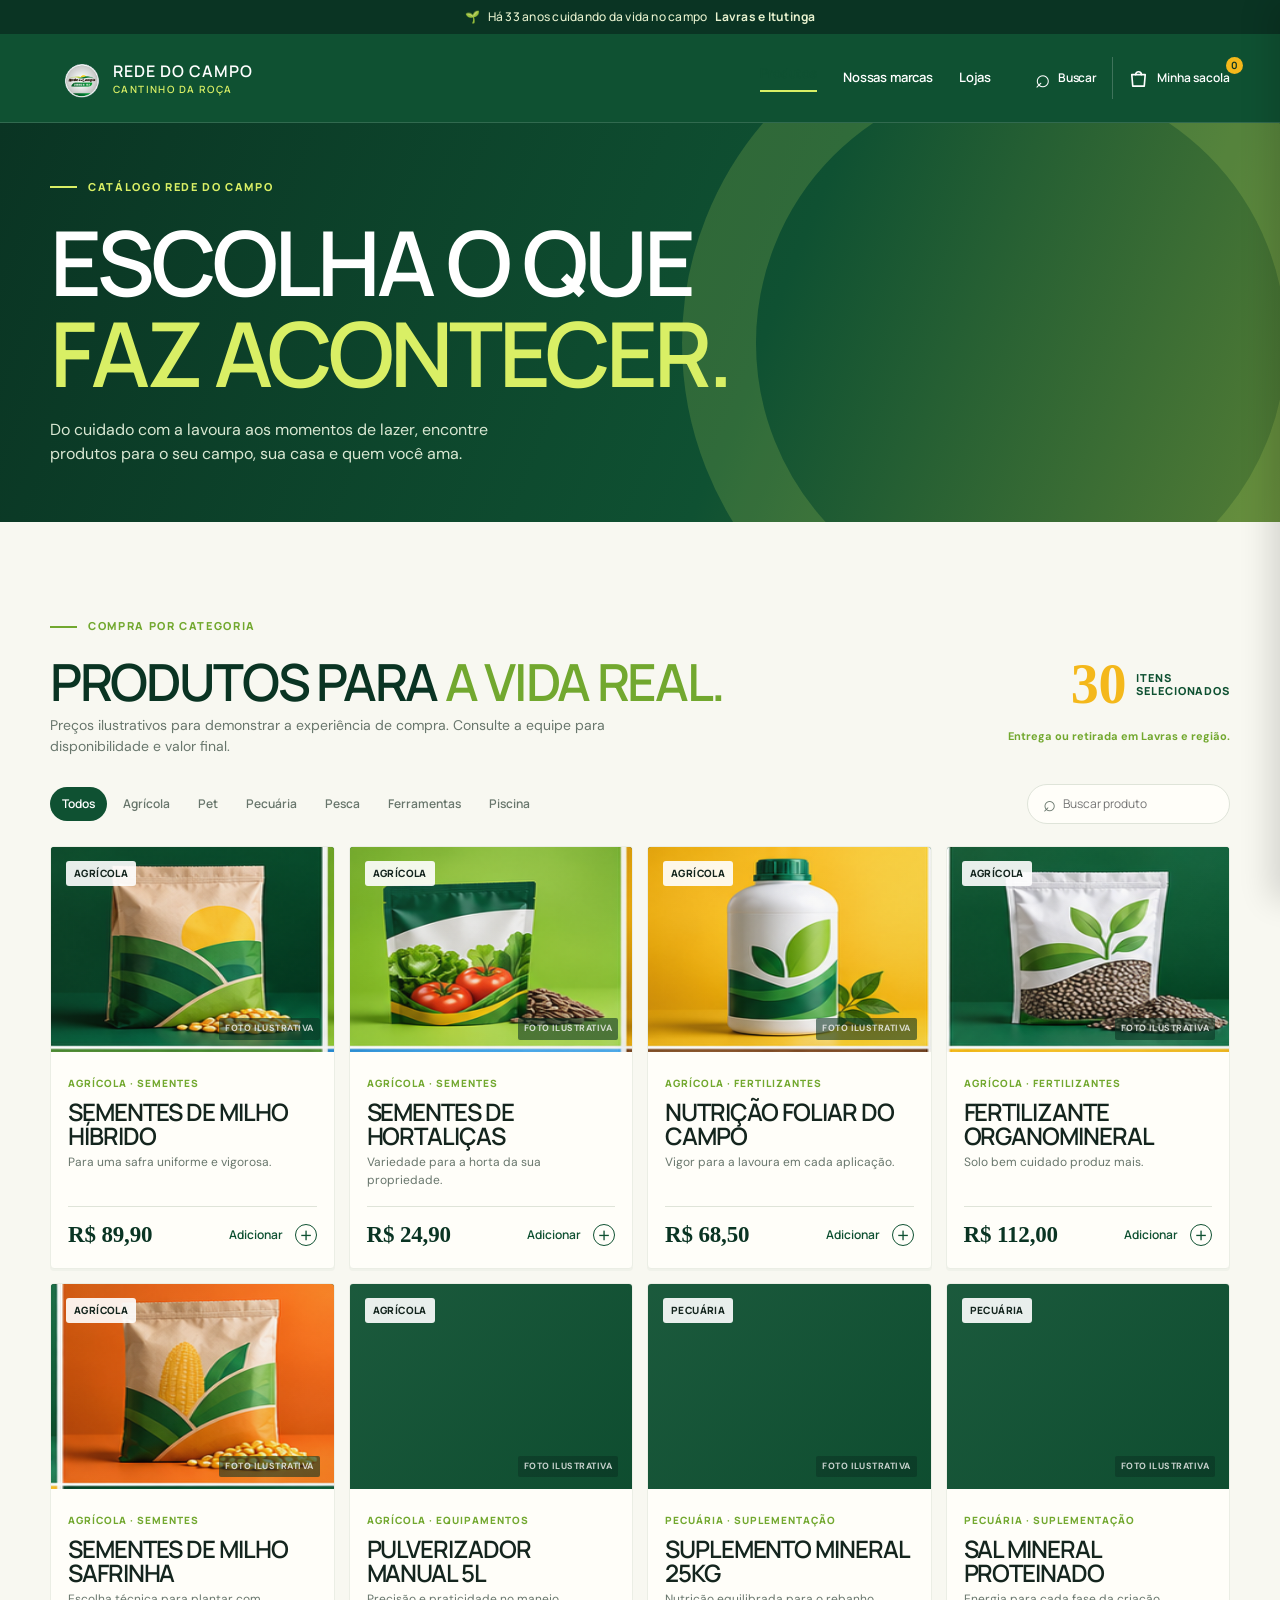
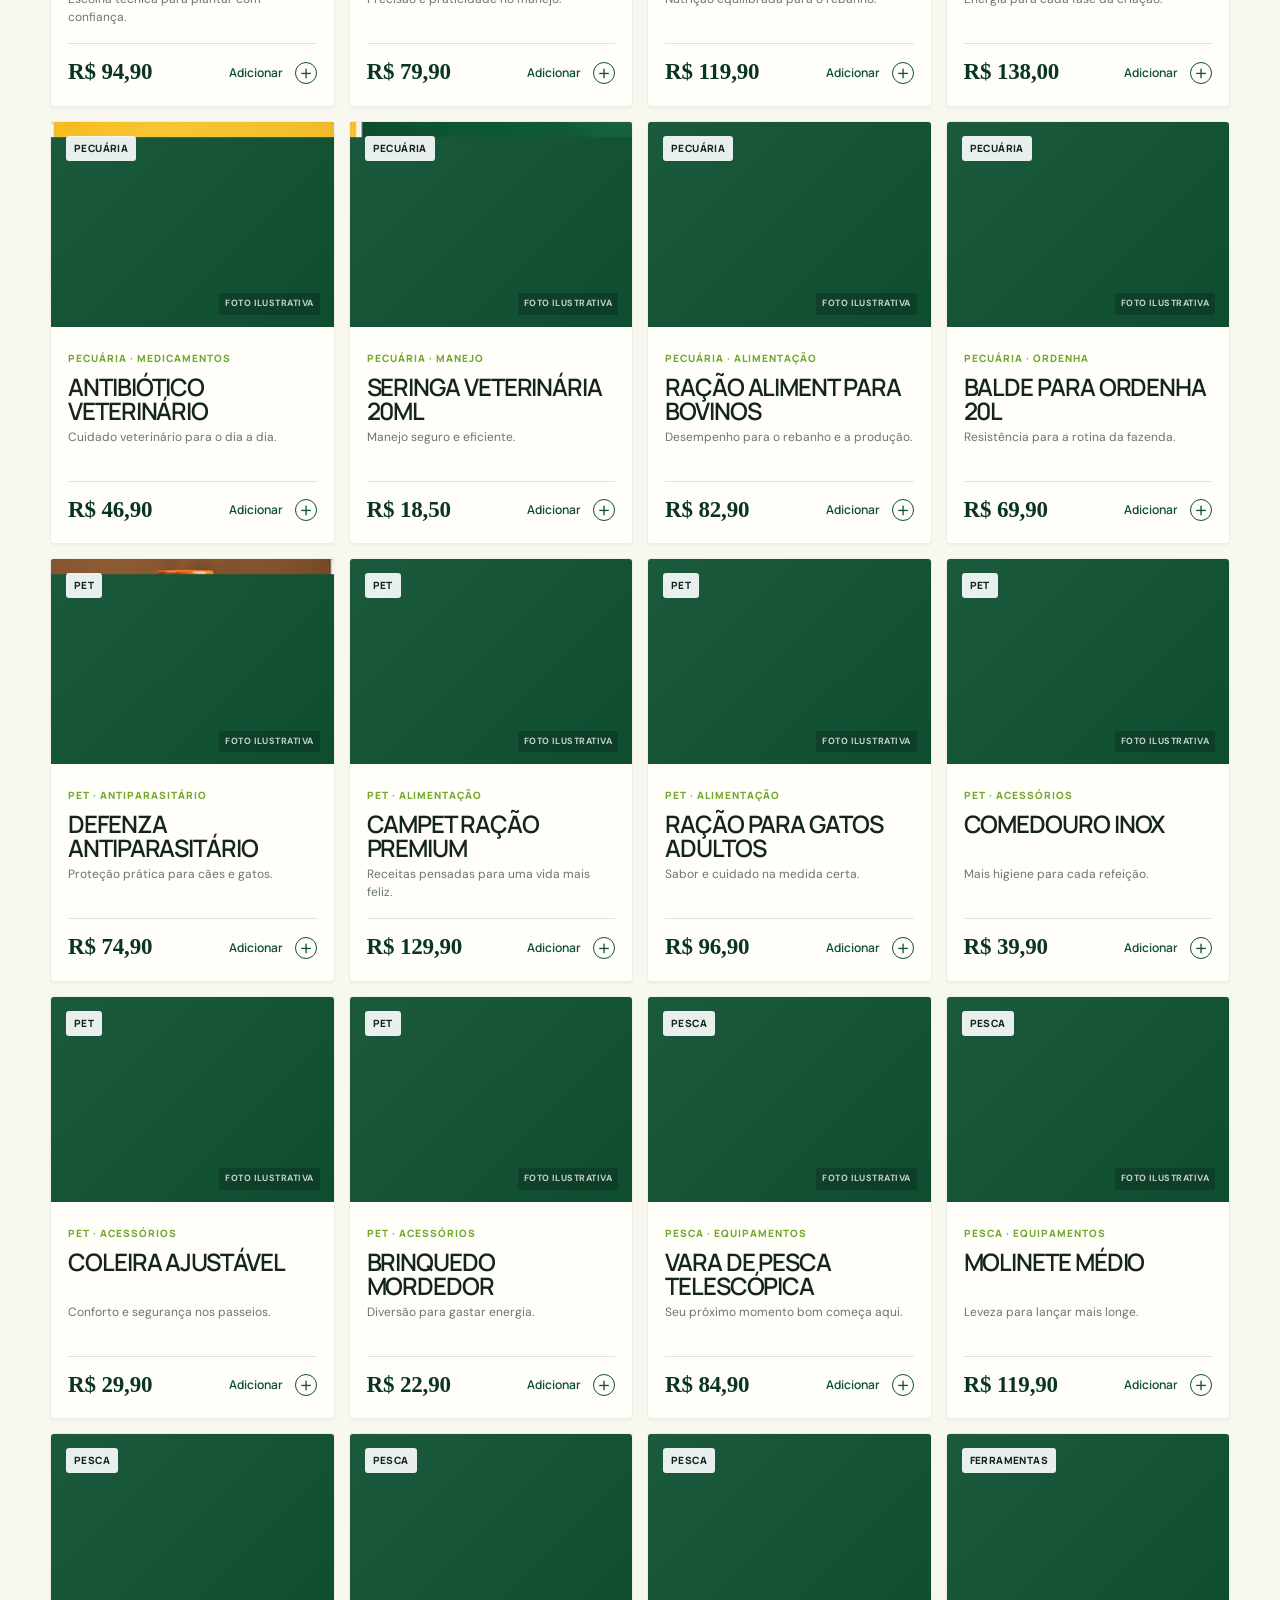
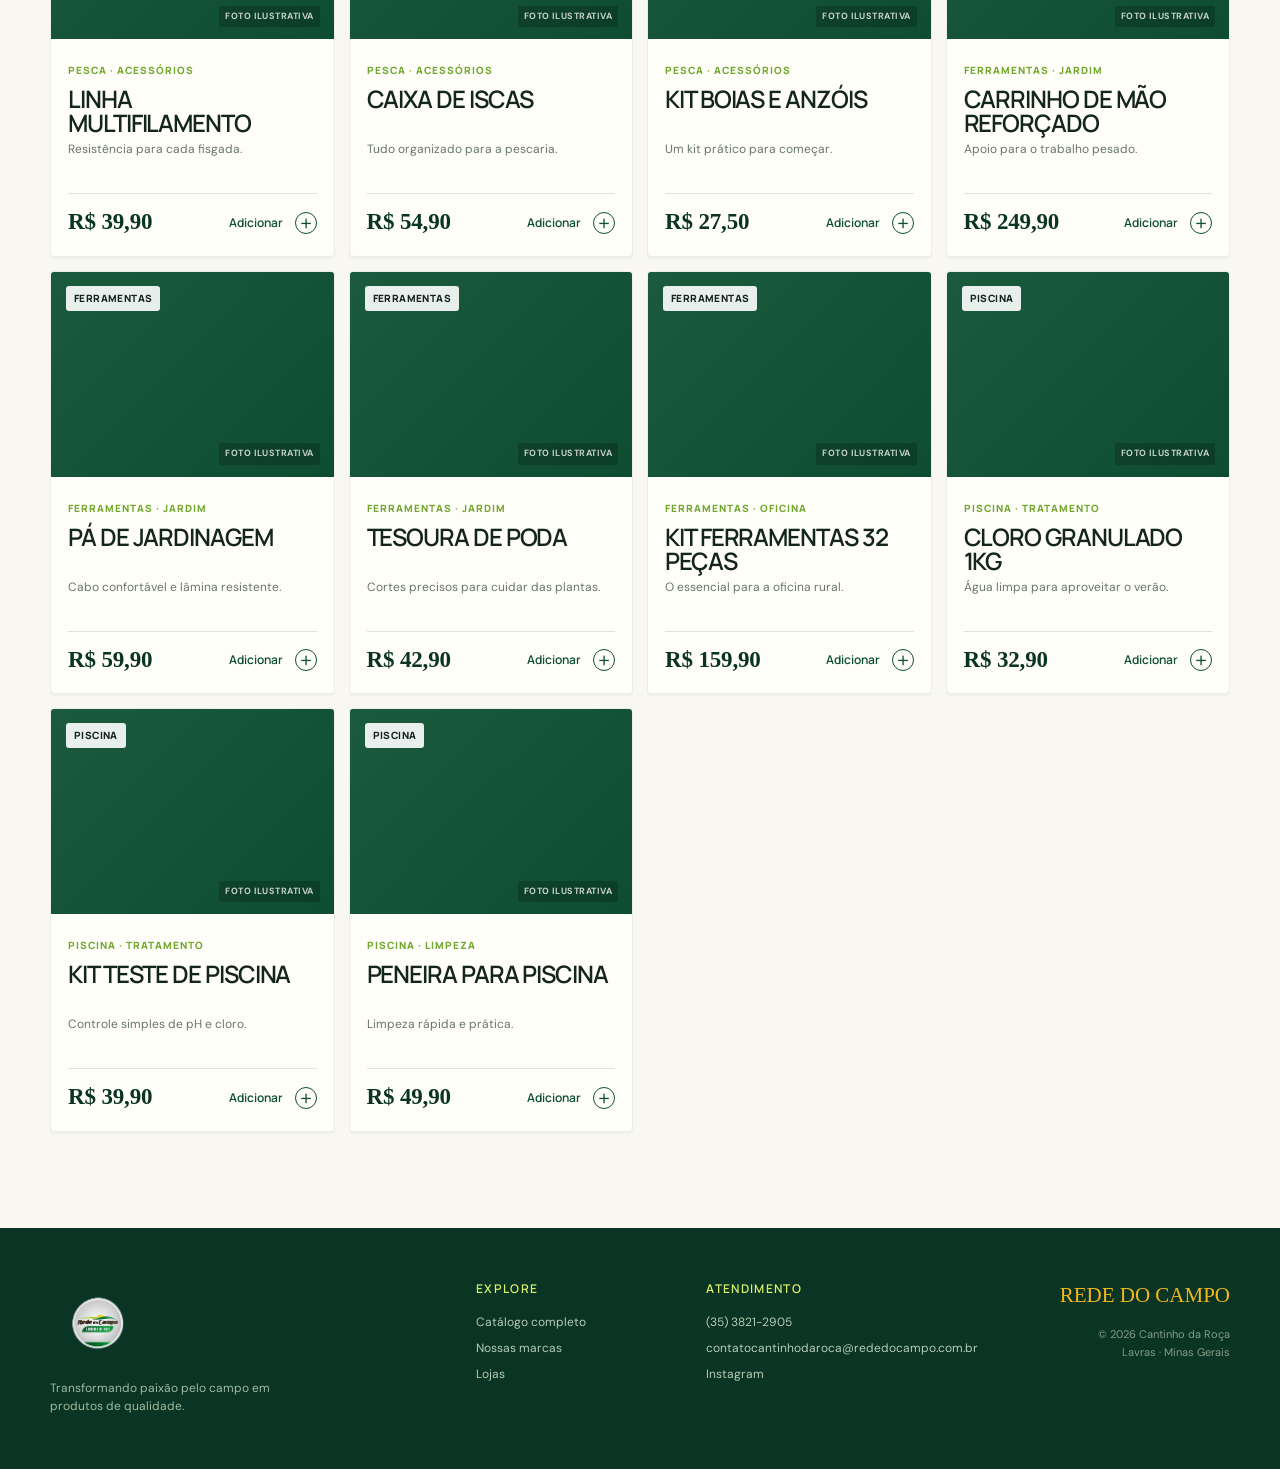
==== commit d41f7ce6: "Sync responsive site refinements" ====
--- a/produtos.html
+++ b/produtos.html
@@ -8,11 +8,11 @@
     <link rel="preconnect" href="https://fonts.googleapis.com" />
     <link rel="preconnect" href="https://fonts.gstatic.com" crossorigin />
     <link href="https://fonts.googleapis.com/css2?family=DM+Sans:wght@400;500;600;700&family=Manrope:wght@400;500;600;700;800&display=swap" rel="stylesheet" />
-    <link rel="stylesheet" href="./styles.css?v=hero-frame" />
+    <link rel="stylesheet" href="./styles.css?v=responsive-final" />
   </head>
   <body class="products-page">
     <div class="announcement"><span>🌱</span> Há 33 anos cuidando da vida no campo <b>Lavras e Itutinga</b><button class="announcement-close" aria-label="Fechar aviso">×</button></div>
-    <header class="site-header"><div class="container header-inner"><button class="menu-toggle" aria-label="Abrir menu" aria-expanded="false"><span></span><span></span><span></span></button><a class="brand" href="./index.html#inicio" aria-label="Rede do Campo - Cantinho da Roça"><img src="./assets/logo-cantinho.png" alt="Rede do Campo Cantinho da Roça" /><span><strong>REDE DO CAMPO</strong><small>CANTINHO DA ROÇA</small></span></a><nav class="main-nav" aria-label="Navegação principal"><a class="active" href="./produtos.html">Produtos</a><a href="./index.html#marcas">Nossas marcas</a><a href="./index.html#lojas">Lojas</a></nav><div class="header-actions"><a class="icon-action" href="#catalogo" aria-label="Buscar produtos"><span class="icon">⌕</span><span>Buscar</span></a><button class="quote-action" id="open-quote" aria-label="Abrir sacola"><span class="quote-icon" aria-hidden="true"><svg viewBox="0 0 24 24"><path d="M5 8h14l-1 12H6L5 8Z"/><path d="M9 8a3 3 0 0 1 6 0"/></svg></span><span>Minha sacola</span><b id="quote-count">0</b></button></div></div><div class="mobile-nav" id="mobile-nav"><a href="./produtos.html">Produtos</a><a href="./index.html#marcas">Nossas marcas</a><a href="./index.html#lojas">Lojas</a></div></header>
+    <header class="site-header"><div class="container header-inner"><button class="menu-toggle" aria-label="Abrir menu" aria-expanded="false"><span></span><span></span><span></span></button><a class="brand" href="./index.html#inicio" aria-label="Rede do Campo - Cantinho da Roça"><img src="./assets/logo-cantinho-transparente.png" alt="Rede do Campo Cantinho da Roça" /><span><strong>REDE DO CAMPO</strong><small>CANTINHO DA ROÇA</small></span></a><nav class="main-nav" aria-label="Navegação principal"><a class="active" href="./produtos.html">Produtos</a><a href="./index.html#marcas">Nossas marcas</a><a href="./index.html#lojas">Lojas</a></nav><div class="header-actions"><a class="icon-action" href="#catalogo" aria-label="Buscar produtos"><span class="icon">⌕</span><span>Buscar</span></a><button class="quote-action" id="open-quote" aria-label="Abrir sacola"><span class="quote-icon" aria-hidden="true"><svg viewBox="0 0 24 24"><path d="M5 8h14l-1 12H6L5 8Z"/><path d="M9 8a3 3 0 0 1 6 0"/></svg></span><span>Minha sacola</span><b id="quote-count">0</b></button></div></div><div class="mobile-nav" id="mobile-nav"><a href="./produtos.html">Produtos</a><a href="./index.html#marcas">Nossas marcas</a><a href="./index.html#lojas">Lojas</a></div></header>
 
     <main id="catalogo">
       <section class="catalog-hero"><div class="container catalog-hero-inner"><div class="eyebrow"><span class="eyebrow-line"></span> Catálogo Rede do Campo</div><h1>Escolha o que<br /><em>faz acontecer.</em></h1><p>Do cuidado com a lavoura aos momentos de lazer, encontre produtos para o seu campo, sua casa e quem você ama.</p></div></section>
--- a/styles.css
+++ b/styles.css
@@ -167,4 +167,80 @@
 .hero .eyebrow{margin-left:0}
 @media (max-width:1020px){.hero-copy{max-width:590px;padding:22px 24px 26px 20px;transform:none}.hero h1{font-size:clamp(50px,7.2vw,72px)}}
 @media (max-width:640px){.hero-copy{padding:18px 16px 20px 14px;border-left-width:1px}.hero h1{font-size:clamp(44px,12.6vw,60px);line-height:1.04;letter-spacing:-.05em;margin-top:12px}}
+
+/* Final responsive pass: keep every section inside the viewport and preserve the image art direction. */
+html,body{max-width:100%;overflow-x:hidden}
+img{max-width:100%;height:auto}
+.hero,.catalog-hero,.brands-section,.about-section,.locations-section,.site-footer{overflow:hidden}
+.hero,.catalog-callout,.brands-section,.brand-tile,.collage-main,.product-image.catalog-photo{background-repeat:no-repeat}
+.hero h1>span,.hero h1 em>span{white-space:nowrap}
+.brand img{flex:0 0 auto}
+.product-image.catalog-photo{background-color:#0f5132;background-position:var(--photo-x) var(--photo-y);background-repeat:no-repeat}
+
+@media (min-width:641px) and (max-width:1020px){
+  .container{width:calc(100% - 40px)}
+  .hero-grid{width:calc(100% - 40px)}
+  .hero{min-height:560px;background-position:64% center}
+  .hero-copy{max-width:610px;padding:72px 22px 82px 18px}
+  .hero h1{max-width:620px;font-size:clamp(52px,7.4vw,72px);line-height:1.02}
+  .section-heading{gap:20px}
+  .catalog-callout{margin-left:0;margin-right:0}
+  .brand-tiles{min-width:0;overflow:hidden}
+  .brand-tile{min-width:0}
+}
+
+@media (max-width:640px){
+  .container{width:calc(100% - 28px)}
+  .header-inner{width:calc(100% - 28px)}
+  .hero-grid{width:calc(100% - 28px)}
+  .hero{min-height:520px;background-position:66% center}
+  .hero-copy{width:100%;max-width:none;padding:58px 10px 72px 12px;background:linear-gradient(90deg,rgba(5,39,26,.38),rgba(5,39,26,.08) 85%,transparent)}
+  .hero .eyebrow{max-width:270px;line-height:1.35}
+  .hero h1{max-width:100%;font-size:clamp(40px,11.8vw,54px);line-height:1.05;letter-spacing:-.06em;margin:13px 0 0}
+  .hero h1>span,.hero h1 em>span{white-space:nowrap}
+  .catalog-hero{min-height:330px}
+  .catalog-hero-inner{width:calc(100% - 28px);padding:40px 0 46px}
+  .catalog-hero h1{font-size:clamp(43px,12vw,58px);line-height:.94;margin:17px 0 18px}
+  .catalog-hero p{font-size:15px;line-height:1.5}
+  .product-page-section{padding-top:48px}
+  .section-heading.compact{display:block}
+  .section-heading.compact h2{font-size:clamp(40px,11vw,52px);line-height:1.02}
+  .catalog-count{margin-top:18px}
+  .catalog-intro{font-size:13px}
+  .product-toolbar{display:block}
+  .product-tabs{overflow-x:auto;flex-wrap:nowrap;padding-bottom:5px;scrollbar-width:none}
+  .product-tabs::-webkit-scrollbar{display:none}
+  .product-tabs button{flex:0 0 auto}
+  .product-search{width:100%;margin-top:10px}
+  .product-grid{grid-template-columns:1fr;gap:12px}
+  .product-image.catalog-photo{height:238px}
+  .product-info h3{font-size:24px;min-height:0}
+  .product-info p{font-size:13px;min-height:0}
+  .product-buy{display:flex;align-items:center}
+  .product-buy .add-quote{width:auto}
+  .brand-tiles{grid-template-columns:1fr 1fr;gap:8px;min-width:0}
+  .brand-tile{min-width:0;min-height:136px;padding:14px 12px}
+  .brand-tile small{font-size:9px;line-height:1.2}
+  .locations-grid{min-width:0}
+  .location-card{min-width:0}
+  .footer-grid{min-width:0}
+}
+
+@media (max-width:380px){
+  .hero{min-height:500px}
+  .hero-copy{padding-top:50px}
+  .hero h1{font-size:40px}
+  .brand-tile{min-height:128px}
+  .brand-tile span{font-size:20px}
+  .brand-tile strong{font-size:17px}
+}
+
+@media (min-width:641px) and (max-width:900px){
+  .section-heading{display:block}
+  .section-heading>p{max-width:560px;margin:18px 0 0}
+}
+
+@media (max-width:640px){
+  .catalog-hero h1{font-size:clamp(40px,10.8vw,52px)}
+}
 
